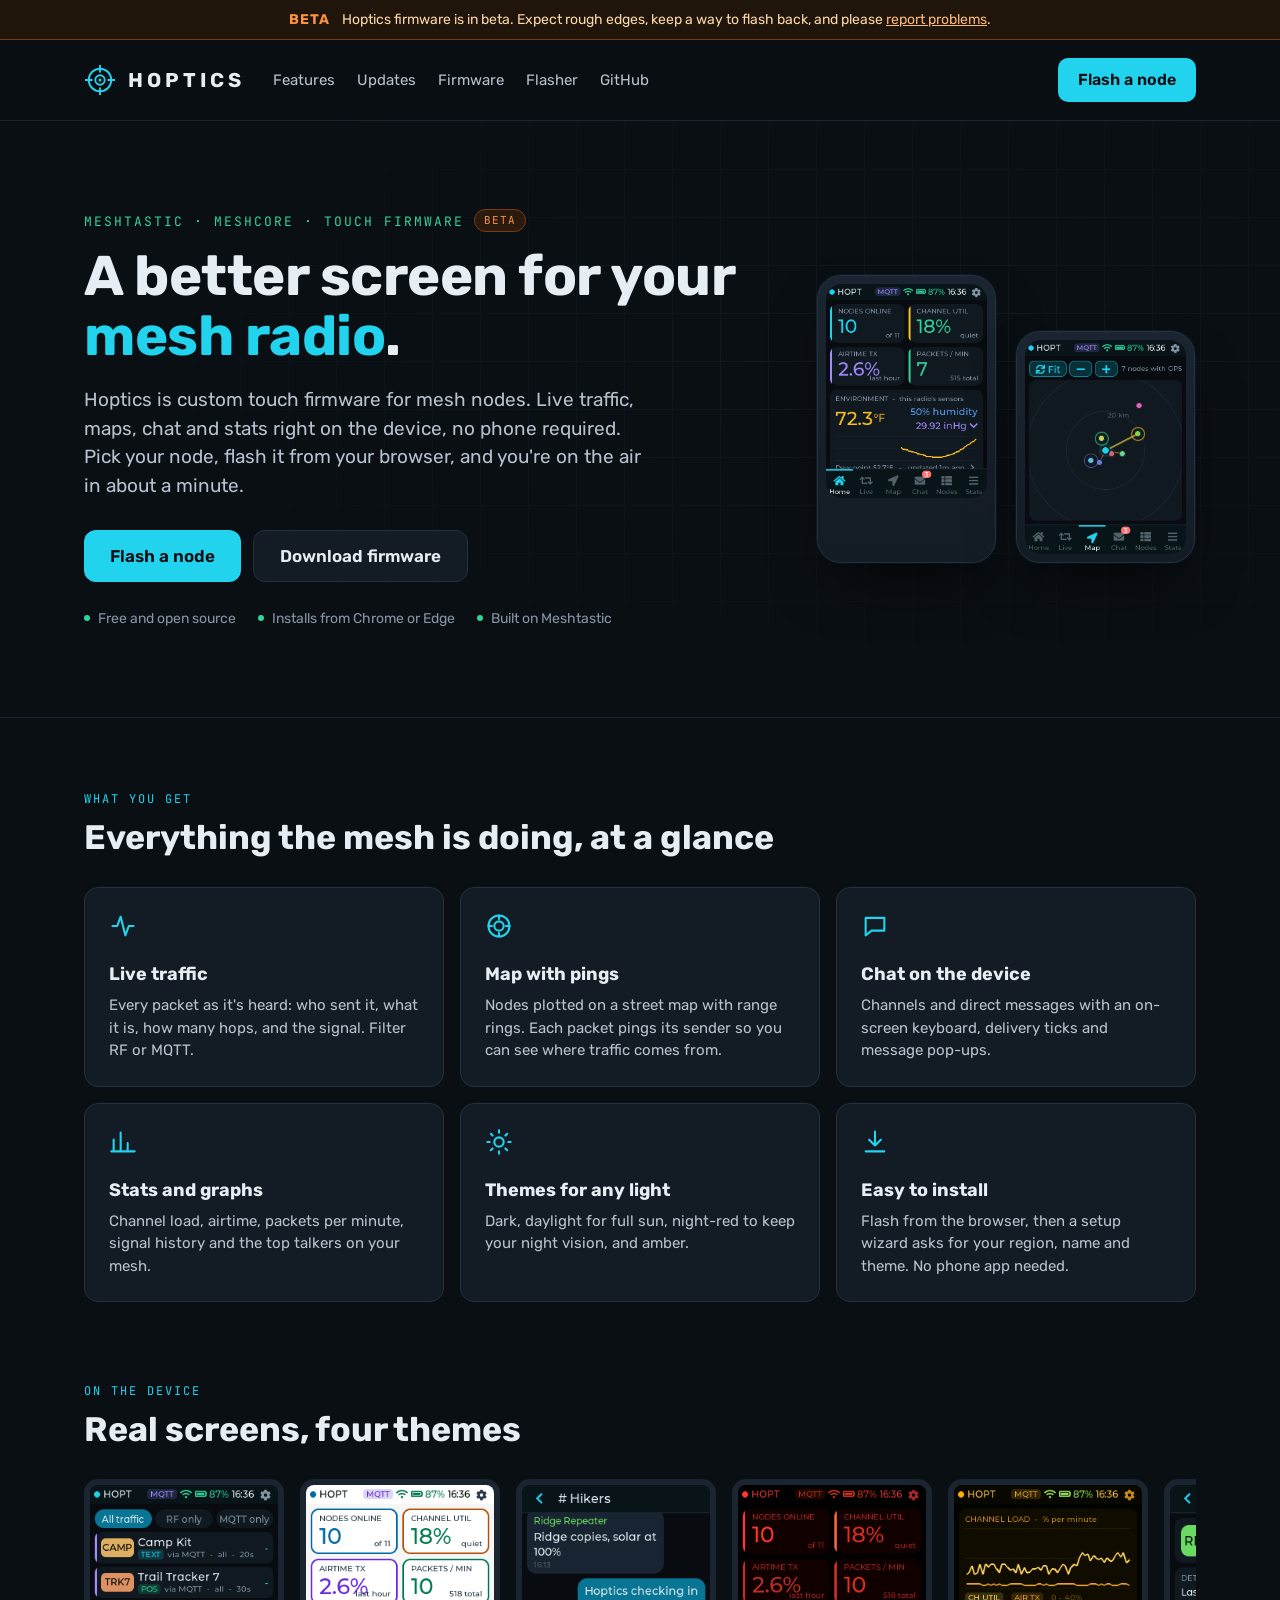
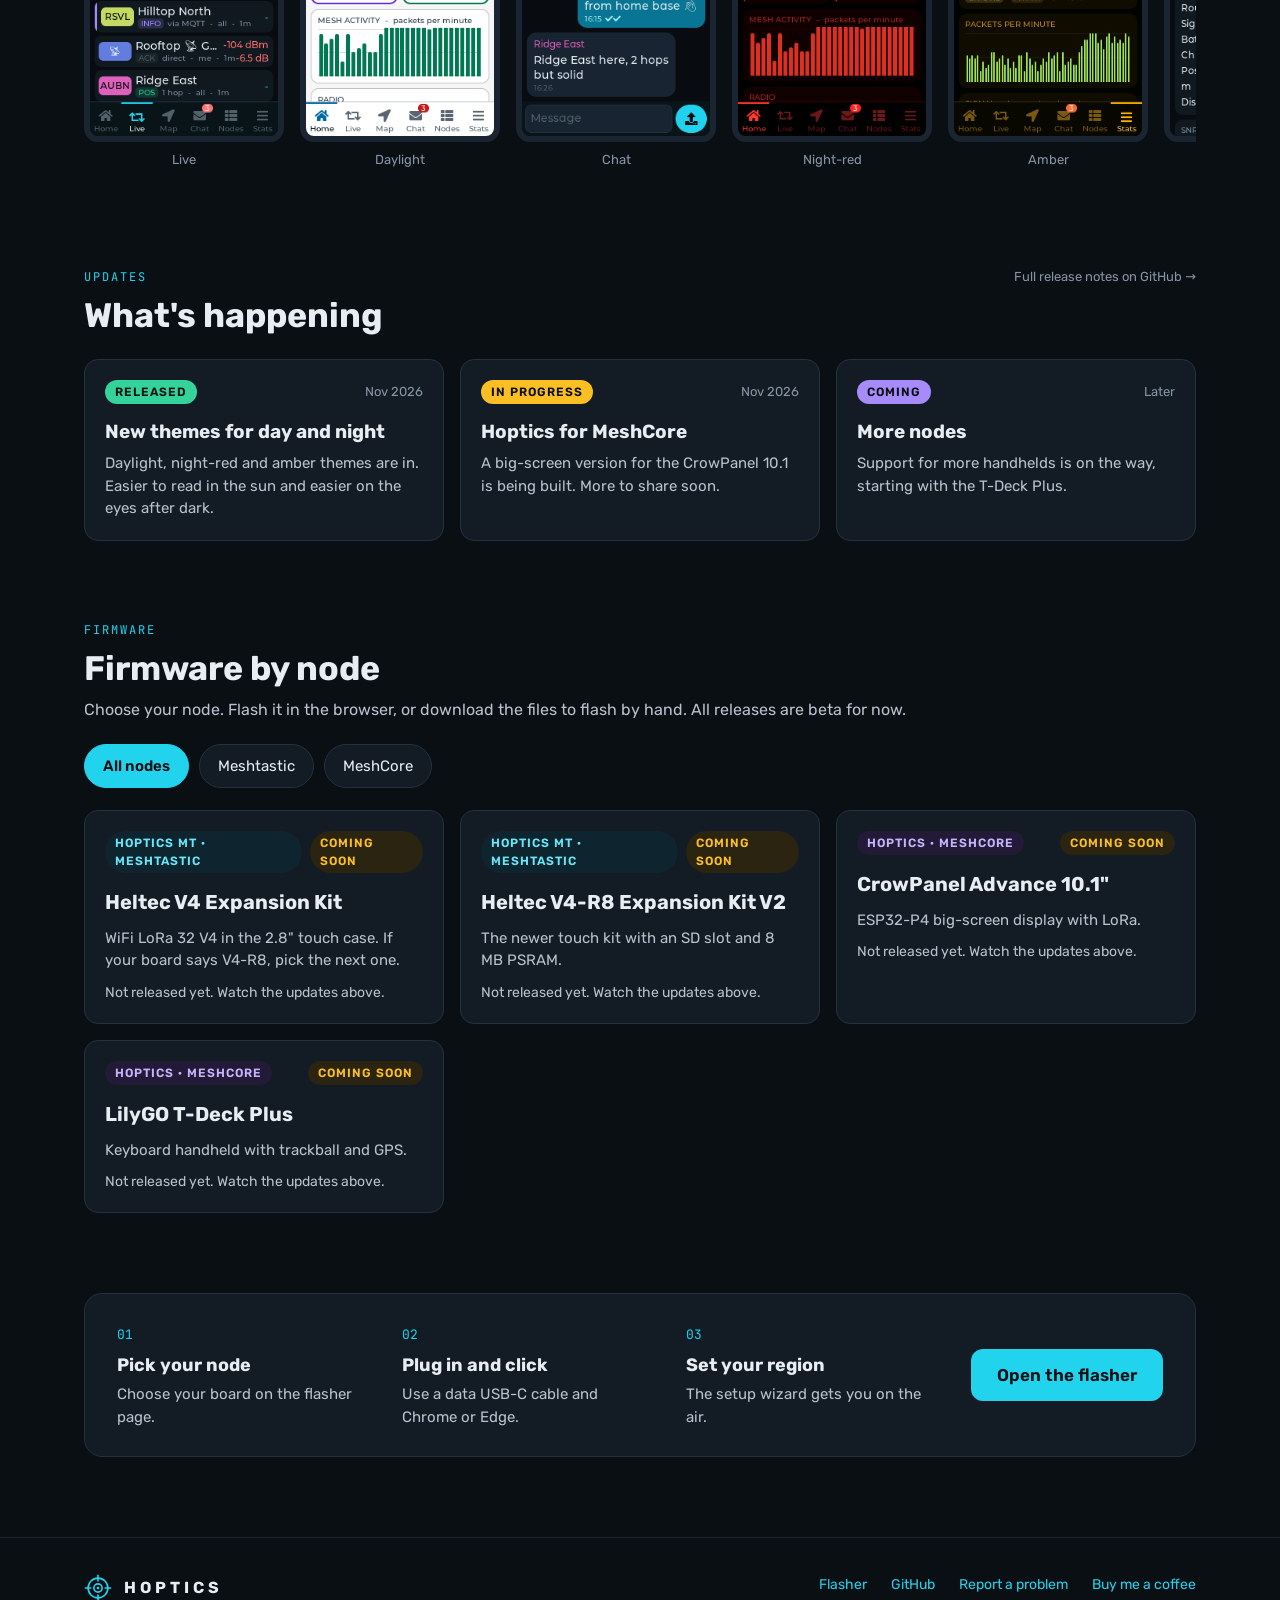
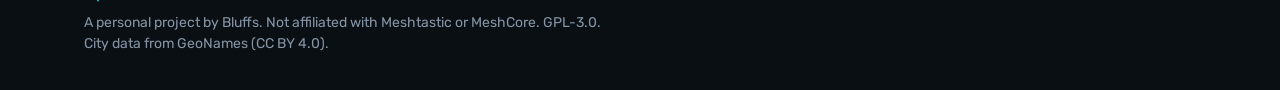
==== site/index.html @ 12f4320e "Website: label the firmware as beta A beta notice bar on every page, a Beta badge on each released n" ====
<!DOCTYPE html>
<html lang="en">
<head>
<meta charset="utf-8">
<meta name="viewport" content="width=device-width,initial-scale=1">
<title>Hoptics: touch firmware for mesh radios</title>
<meta name="description" content="Hoptics is custom touch firmware for Meshtastic and MeshCore nodes: live traffic, maps, chat and stats on the device. Flash it from your browser.">
<meta name="theme-color" content="#0a0f14">
<meta property="og:title" content="Hoptics: touch firmware for mesh radios">
<meta property="og:description" content="Live traffic, maps, chat and stats on the device itself. Pick your node and flash it from your browser.">
<meta property="og:image" content="https://languskhan.github.io/hoptics-mt/img/og.png">
<meta property="og:type" content="website">
<meta name="twitter:card" content="summary_large_image">
<link rel="icon" href="img/logo.svg" type="image/svg+xml">
<link rel="preconnect" href="https://fonts.googleapis.com">
<link rel="preconnect" href="https://fonts.gstatic.com" crossorigin>
<link href="https://fonts.googleapis.com/css2?family=Rubik:wght@400;500;600;700&family=JetBrains+Mono:wght@500&display=swap" rel="stylesheet">
<link rel="stylesheet" href="style.css">
<script src="app.js" defer></script>
</head>
<body>
<a class="skip" href="#main">Skip to content</a>
<div class="betabar" role="note"><div class="wrap"><b>BETA</b><span>Hoptics firmware is in beta. Expect rough edges, keep a way to flash back, and please <a href="https://github.com/Languskhan/hoptics-mt/issues/new?template=bug.yml">report problems</a>.</span></div></div>
<header class="site">
<div class="wrap">
<nav aria-label="Main">
<a class="brand" href="./"><img src="img/logo.svg" width="32" height="32" alt="">HOPTICS</a>
<div class="links">
<a href="#features">Features</a>
<a href="#updates">Updates</a>
<a href="#firmware">Firmware</a>
<a href="flash.html">Flasher</a>
<a href="https://github.com/Languskhan/hoptics-mt">GitHub</a>
</div>
<a class="btn" href="flash.html">Flash a node</a>
</nav>
</div>
</header>

<main id="main">
<section class="hero">
<div class="wrap hero-in">
<div class="copy">
<p class="kicker mono">MESHTASTIC · MESHCORE · TOUCH FIRMWARE<span class="betatag">BETA</span></p>
<h1>A better screen for your <span class="hl">mesh radio</span>.</h1>
<p class="lead">Hoptics is custom touch firmware for mesh nodes. Live traffic, maps, chat and stats right on the device, no phone required. Pick your node, flash it from your browser, and you're on the air in about a minute.</p>
<div class="row">
<a class="btn big" href="flash.html">Flash a node</a>
<a class="btn big ghost" href="#firmware">Download firmware</a>
</div>
<ul class="facts">
<li>Free and open source</li>
<li>Installs from Chrome or Edge</li>
<li id="ver">Built on Meshtastic</li>
</ul>
</div>
<div class="shots" aria-hidden="false">
<figure class="device"><img src="img/home.png" width="480" height="640" alt="Hoptics Home screen: nodes online, channel use, airtime and mesh activity"></figure>
<figure class="device lower"><img src="img/map.png" width="480" height="640" alt="Hoptics Map screen with live packet pings around your node"></figure>
</div>
</div>
</section>

<section class="block" id="features">
<div class="wrap">
<p class="eyebrow mono">WHAT YOU GET</p>
<h2>Everything the mesh is doing, at a glance</h2>
<div class="grid features">
<article class="feature">
<svg viewBox="0 0 24 24" aria-hidden="true"><path d="M3 12h4l3-8 4 16 3-8h4"/></svg>
<h3>Live traffic</h3>
<p>Every packet as it's heard: who sent it, what it is, how many hops, and the signal. Filter RF or MQTT.</p>
</article>
<article class="feature">
<svg viewBox="0 0 24 24" aria-hidden="true"><circle cx="12" cy="12" r="9"/><circle cx="12" cy="12" r="4"/><path d="M12 3v3M12 18v3M3 12h3M18 12h3"/></svg>
<h3>Map with pings</h3>
<p>Nodes plotted on a street map with range rings. Each packet pings its sender so you can see where traffic comes from.</p>
</article>
<article class="feature">
<svg viewBox="0 0 24 24" aria-hidden="true"><path d="M4 5h16v11H9l-5 4z"/></svg>
<h3>Chat on the device</h3>
<p>Channels and direct messages with an on-screen keyboard, delivery ticks and message pop-ups.</p>
</article>
<article class="feature">
<svg viewBox="0 0 24 24" aria-hidden="true"><path d="M4 20V10M10 20V4M16 20v-7M22 20H2"/></svg>
<h3>Stats and graphs</h3>
<p>Channel load, airtime, packets per minute, signal history and the top talkers on your mesh.</p>
</article>
<article class="feature">
<svg viewBox="0 0 24 24" aria-hidden="true"><circle cx="12" cy="12" r="4"/><path d="M12 2v2M12 20v2M2 12h2M20 12h2M5 5l1.5 1.5M17.5 17.5 19 19M5 19l1.5-1.5M17.5 6.5 19 5"/></svg>
<h3>Themes for any light</h3>
<p>Dark, daylight for full sun, night-red to keep your night vision, and amber.</p>
</article>
<article class="feature">
<svg viewBox="0 0 24 24" aria-hidden="true"><path d="M12 3v12M7 10l5 5 5-5M4 20h16"/></svg>
<h3>Easy to install</h3>
<p>Flash from the browser, then a setup wizard asks for your region, name and theme. No phone app needed.</p>
</article>
</div>
</div>
</section>

<section class="block gallery-band" aria-labelledby="gallery-h">
<div class="wrap">
<p class="eyebrow mono">ON THE DEVICE</p>
<h2 id="gallery-h">Real screens, four themes</h2>
<div class="gallery">
<figure><img src="img/02_live.png" width="480" height="640" loading="lazy" alt="Live tab listing packets as they arrive"><figcaption>Live</figcaption></figure>
<figure><img src="img/20_home_daylight.png" width="480" height="640" loading="lazy" alt="Home screen in the daylight theme"><figcaption>Daylight</figcaption></figure>
<figure><img src="img/06_chat.png" width="480" height="640" loading="lazy" alt="Channel chat with message bubbles"><figcaption>Chat</figcaption></figure>
<figure><img src="img/20_home_nightred.png" width="480" height="640" loading="lazy" alt="Home screen in the night-red theme"><figcaption>Night-red</figcaption></figure>
<figure><img src="img/21_stats_amber.png" width="480" height="640" loading="lazy" alt="Stats screen in the amber theme"><figcaption>Amber</figcaption></figure>
<figure><img src="img/08_node.png" width="480" height="640" loading="lazy" alt="Node detail with signal and position"><figcaption>Node detail</figcaption></figure>
</div>
</div>
</section>

<section class="block" id="updates">
<div class="wrap">
<div class="head">
<div>
<p class="eyebrow mono">UPDATES</p>
<h2>What's happening</h2>
</div>
<a class="date" href="https://github.com/Languskhan/hoptics-mt/releases">Full release notes on GitHub →</a>
</div>
<div class="grid updates" id="update-list"></div>
</div>
</section>

<section class="block" id="firmware">
<div class="wrap">
<p class="eyebrow mono">FIRMWARE</p>
<h2>Firmware by node</h2>
<p class="sub">Choose your node. Flash it in the browser, or download the files to flash by hand. All releases are beta for now.</p>
<div class="chips" role="group" aria-label="Filter by firmware">
<button type="button" class="chip" data-filter="all" aria-pressed="true">All nodes</button>
<button type="button" class="chip" data-filter="meshtastic" aria-pressed="false">Meshtastic</button>
<button type="button" class="chip" data-filter="meshcore" aria-pressed="false">MeshCore</button>
</div>
<div class="grid nodes" id="node-list"><p class="sub">Loading the node list…</p></div>
</div>
</section>

<section class="block">
<div class="wrap">
<div class="steps-band">
<div class="sb"><span class="num mono">01</span><h3>Pick your node</h3><p>Choose your board on the flasher page.</p></div>
<div class="sb"><span class="num mono">02</span><h3>Plug in and click</h3><p>Use a data USB-C cable and Chrome or Edge.</p></div>
<div class="sb"><span class="num mono">03</span><h3>Set your region</h3><p>The setup wizard gets you on the air.</p></div>
<a class="btn big" href="flash.html">Open the flasher</a>
</div>
</div>
</section>
</main>

<footer class="site">
<div class="wrap foot">
<div class="fbrand">
<a class="brand" href="./"><img src="img/logo.svg" width="28" height="28" alt="">HOPTICS</a>
<p>A personal project by Bluffs. Not affiliated with Meshtastic or MeshCore. GPL-3.0. City data from GeoNames (CC BY 4.0).</p>
</div>
<div class="fl">
<a href="flash.html">Flasher</a>
<a href="https://github.com/Languskhan/hoptics-mt">GitHub</a>
<a href="https://github.com/Languskhan/hoptics-mt/issues/new?template=bug.yml">Report a problem</a>
<a href="https://buymeacoffee.com/Bluffs">Buy me a coffee</a>
</div>
</div>
</footer>
</body>
</html>
---- site/style.css ----
/* Hoptics site: same palette as the device's dark theme */
:root{
  --bg:#0a0f14; --card:#131b24; --card2:#1b2531; --line:#243141;
  --text:#e6edf3; --soft:#b8c2ce; --muted:#8695a5;
  --cyan:#22d3ee; --cyan-hi:#67e8f9; --mint:#34d399; --amber:#fbbf24; --violet:#a78bfa;
}
*{box-sizing:border-box}
body{margin:0;background:var(--bg);color:var(--text);font:16px/1.5 Rubik,system-ui,-apple-system,"Segoe UI",Roboto,sans-serif}
a{color:var(--cyan);text-decoration:none}a:hover{color:var(--cyan-hi)}
.wrap{max-width:1160px;margin:0 auto;padding:0 24px}
.mono{font-family:"JetBrains Mono",ui-monospace,Consolas,monospace}

/* header */
header.site{position:sticky;top:0;z-index:10;background:rgba(10,15,20,.86);backdrop-filter:blur(10px);-webkit-backdrop-filter:blur(10px);border-bottom:1px solid var(--card2)}
.skip{position:absolute;left:-999px;top:8px;background:var(--cyan);color:var(--bg);padding:8px 14px;border-radius:8px;z-index:20}
.skip:focus{left:12px}
:focus-visible{outline:2px solid var(--cyan-hi);outline-offset:3px;border-radius:6px}
nav{display:flex;flex-wrap:wrap;align-items:center;gap:16px 28px;padding:18px 0}
.brand{display:flex;align-items:center;gap:12px;color:var(--text);font-weight:700;letter-spacing:4px;font-size:20px}
.brand:hover{color:var(--text)}
.links{display:flex;flex-wrap:wrap;gap:6px 22px;flex:1 1 auto;font-size:15px}
.links a{color:var(--soft)}.links a[aria-current]{color:var(--cyan)}

/* buttons */
.btn{display:inline-flex;align-items:center;justify-content:center;min-height:44px;padding:0 20px;border-radius:10px;
  background:var(--cyan);color:var(--bg);font-weight:600;border:0;font:inherit;font-weight:600;cursor:pointer}
.btn:hover{background:var(--cyan-hi);color:var(--bg)}
.btn.big{min-height:52px;padding:0 26px;border-radius:12px;font-size:17px}
.btn.ghost{background:var(--card);color:var(--text);border:1px solid var(--line)}
.btn.ghost:hover{border-color:var(--cyan);color:var(--text)}

/* sections */
.hero{position:relative;overflow:hidden;border-bottom:1px solid var(--card2)}
.hero::before{content:"";position:absolute;inset:0;pointer-events:none;opacity:.5;
  background-image:linear-gradient(var(--card2) 1px,transparent 1px),linear-gradient(90deg,var(--card2) 1px,transparent 1px);
  background-size:48px 48px;-webkit-mask-image:radial-gradient(ellipse at 70% 40%,#000 0,transparent 70%);mask-image:radial-gradient(ellipse at 70% 40%,#000 0,transparent 70%)}
.hero-in{position:relative;display:flex;flex-wrap:wrap;align-items:center;gap:56px;padding-top:88px;padding-bottom:88px}
.hero .copy{flex:999 1 480px;min-width:0}
.hl{color:var(--cyan)}
.facts{display:flex;flex-wrap:wrap;gap:8px 22px;list-style:none;padding:0;margin:26px 0 0;font-size:14px;color:var(--muted)}
.facts li::before{content:"";display:inline-block;width:6px;height:6px;border-radius:50%;background:var(--mint);margin-right:8px;vertical-align:2px}
.hero .shots{flex:1 1 380px;min-width:0;display:flex;gap:20px;justify-content:center}
.device{margin:0;width:236px;max-width:47%;padding:8px;border-radius:24px;background:linear-gradient(#1b2531,#131b24);
  border:1px solid var(--line);box-shadow:0 30px 60px -20px rgba(0,0,0,.7),0 0 0 1px rgba(34,211,238,.06)}
.device img{display:block;width:100%;height:auto;border-radius:16px}
.device.lower{margin-top:56px}
.eyebrow{margin:0 0 10px;font-size:12px;letter-spacing:2px;color:var(--cyan)}
.kicker{margin:0 0 14px;font-size:13px;letter-spacing:2px;color:var(--mint)}
h1{margin:0;font-size:clamp(36px,6vw,56px);line-height:1.08;letter-spacing:-.5px}
.lead{margin:20px 0 0;font-size:19px;color:var(--soft);max-width:560px}
.row{display:flex;flex-wrap:wrap;gap:12px;margin-top:30px}
.note{margin:18px 0 0;font-size:14px;color:var(--muted)}
section.block{padding:72px 0 8px}
.head{display:flex;flex-wrap:wrap;align-items:baseline;justify-content:space-between;gap:8px}
h2{margin:0;font-size:clamp(26px,3.4vw,34px);line-height:1.2}
.sub{margin:8px 0 0;color:var(--soft)}

/* cards */
.grid{display:grid;gap:16px;margin-top:22px}
.grid.updates{grid-template-columns:repeat(auto-fit,minmax(260px,1fr))}
.grid.nodes{grid-template-columns:repeat(auto-fill,minmax(320px,1fr))}
.card{background:var(--card);border:1px solid var(--line);border-radius:14px;padding:20px}
.card h3{margin:14px 0 6px;font-size:19px}
.card p{margin:0;color:var(--soft);font-size:15px}
.top{display:flex;justify-content:space-between;align-items:center;gap:8px}
.date{font-size:13px;color:var(--muted)}
.pill{font-size:12px;font-weight:600;letter-spacing:1px;padding:3px 10px;border-radius:999px;text-transform:uppercase}
.pill.released{background:var(--mint);color:var(--bg)}
.pill.progress{background:var(--amber);color:var(--bg)}
.pill.coming{background:var(--violet);color:var(--bg)}
.pill.mt{background:#0e2530;color:var(--cyan-hi)}
.pill.mc{background:#221a36;color:#c4b5fd}
.pill.ok{background:#0f2a22;color:var(--mint)}
.pill.soon{background:#2a2410;color:var(--amber)}
.pill.beta{background:#2b1a0e;color:#fb923c;border:1px solid #7c3a12}
.node{display:flex;flex-direction:column;gap:10px}
.node h3{margin:4px 0 0;font-size:20px}
.node .ver{font-size:13px;color:var(--soft)}
.node .files{display:flex;flex-wrap:wrap;gap:10px;margin-top:6px}
.node .dl{font-size:14px}

/* filter chips */
.chips{display:flex;flex-wrap:wrap;gap:10px;margin:22px 0 4px}
.chip{min-height:44px;padding:0 18px;border-radius:999px;font:inherit;font-size:15px;cursor:pointer;
  background:var(--card);color:var(--text);border:1px solid var(--line)}
.chip[aria-pressed="true"]{background:var(--cyan);color:var(--bg);border-color:var(--cyan);font-weight:600}

/* flasher */
.flash{display:flex;flex-wrap:wrap;gap:24px;margin-top:36px;align-items:flex-start}
.flash .steps{flex:999 1 560px;min-width:0;display:flex;flex-direction:column;gap:20px}
.flash aside{flex:1 1 300px;display:flex;flex-direction:column;gap:16px}
.step h2{font-size:20px}.step h2 .n{color:var(--cyan);margin-right:8px}
.pick{display:grid;grid-template-columns:repeat(auto-fill,minmax(230px,1fr));gap:12px;margin-top:16px}
.opt{text-align:left;padding:14px 16px;border-radius:12px;font:inherit;color:var(--text);cursor:pointer;
  background:var(--card2);border:2px solid var(--line)}
.opt[aria-pressed="true"]{background:#0e2530;border-color:var(--cyan)}
.opt:disabled{cursor:not-allowed;opacity:.55}
.opt>b{display:block;font-size:16px}.opt>span{display:block;font-size:13px;color:var(--muted);margin-top:2px}
.opt .body b{color:var(--text)}
.opt .body{font-size:14px;color:var(--soft);margin-top:4px}
.aside h2{font-size:17px}.aside ol{margin:10px 0 0;padding-left:20px;color:var(--soft);font-size:15px}
.aside li{margin:6px 0}.aside p{margin:8px 0 0;color:var(--soft);font-size:15px}
.warn{border-color:var(--amber)}.warn h2{color:var(--amber)}
.bad{border-color:#f87171;display:none}
esp-web-install-button [slot=activate]{margin:0}
/* until the installer script loads, show only the button */
esp-web-install-button:not(:defined) [slot=unsupported],esp-web-install-button:not(:defined) [slot=not-allowed]{display:none}
.go{display:flex;flex-wrap:wrap;align-items:center;gap:14px;margin-top:18px}
.summary{font-size:13px;color:var(--muted)}
.uf2 ol{margin:10px 0 0;padding-left:20px;color:var(--soft)}

.sr{position:absolute;width:1px;height:1px;overflow:hidden;clip:rect(0 0 0 0)}

/* features */
.grid.features{grid-template-columns:repeat(auto-fit,minmax(300px,1fr));margin-top:28px}
.feature{background:var(--card);border:1px solid var(--line);border-radius:14px;padding:24px}
.feature svg{width:28px;height:28px;fill:none;stroke:var(--cyan);stroke-width:1.8;stroke-linecap:round;stroke-linejoin:round}
.feature h3{margin:14px 0 6px;font-size:18px}
.feature p{margin:0;color:var(--soft);font-size:15px}

/* gallery */
.gallery-band{padding-bottom:16px}
.gallery{display:flex;gap:16px;overflow-x:auto;padding:28px 2px 18px;scroll-snap-type:x mandatory;scrollbar-color:var(--line) transparent}
.gallery figure{margin:0;flex:0 0 200px;scroll-snap-align:start}
.gallery img{display:block;width:100%;height:auto;border-radius:14px;border:6px solid var(--card2)}
.gallery figcaption{margin-top:8px;font-size:13px;color:var(--muted);text-align:center}

/* steps band */
.steps-band{display:flex;flex-wrap:wrap;align-items:center;gap:24px 32px;background:var(--card);border:1px solid var(--line);border-radius:18px;padding:28px 32px}
.sb{flex:1 1 200px}
.sb .num{color:var(--cyan);font-size:13px}
.sb h3{margin:6px 0 4px;font-size:18px}
.sb p{margin:0;color:var(--soft);font-size:15px}

/* footer */
footer.site{border-top:1px solid var(--card2);margin-top:72px}
.foot{display:flex;flex-wrap:wrap;justify-content:space-between;align-items:flex-start;gap:24px;padding:36px 24px;font-size:14px;color:var(--muted)}
.fbrand{max-width:520px}.fbrand .brand{font-size:16px}.fbrand p{margin:10px 0 0}
.foot .fl{display:flex;flex-wrap:wrap;gap:12px 24px}
@media (max-width:600px){.hero-in{padding-top:48px;padding-bottom:56px}.links{order:3;flex-basis:100%}.hero .shots{gap:12px;flex-basis:100%}.device{max-width:44%;padding:5px;border-radius:18px}.device img{border-radius:12px}.device.lower{margin-top:36px}}

/* beta notice */
.betabar{background:#1f150b;border-bottom:1px solid #7c3a12;color:#fed7aa;font-size:14px}
.betabar .wrap{display:flex;flex-wrap:wrap;align-items:center;justify-content:center;gap:6px 12px;padding:9px 24px;text-align:center}
.betabar b{color:#fb923c;letter-spacing:1px}
.betabar a{color:#fdba74;text-decoration:underline}
.betatag{display:inline-block;margin-left:10px;padding:2px 9px;border-radius:999px;font-size:11px;letter-spacing:1px;color:#fb923c;border:1px solid #7c3a12;background:#2b1a0e;vertical-align:2px}
.betanote{border-color:#7c3a12}.betanote h2{color:#fb923c}
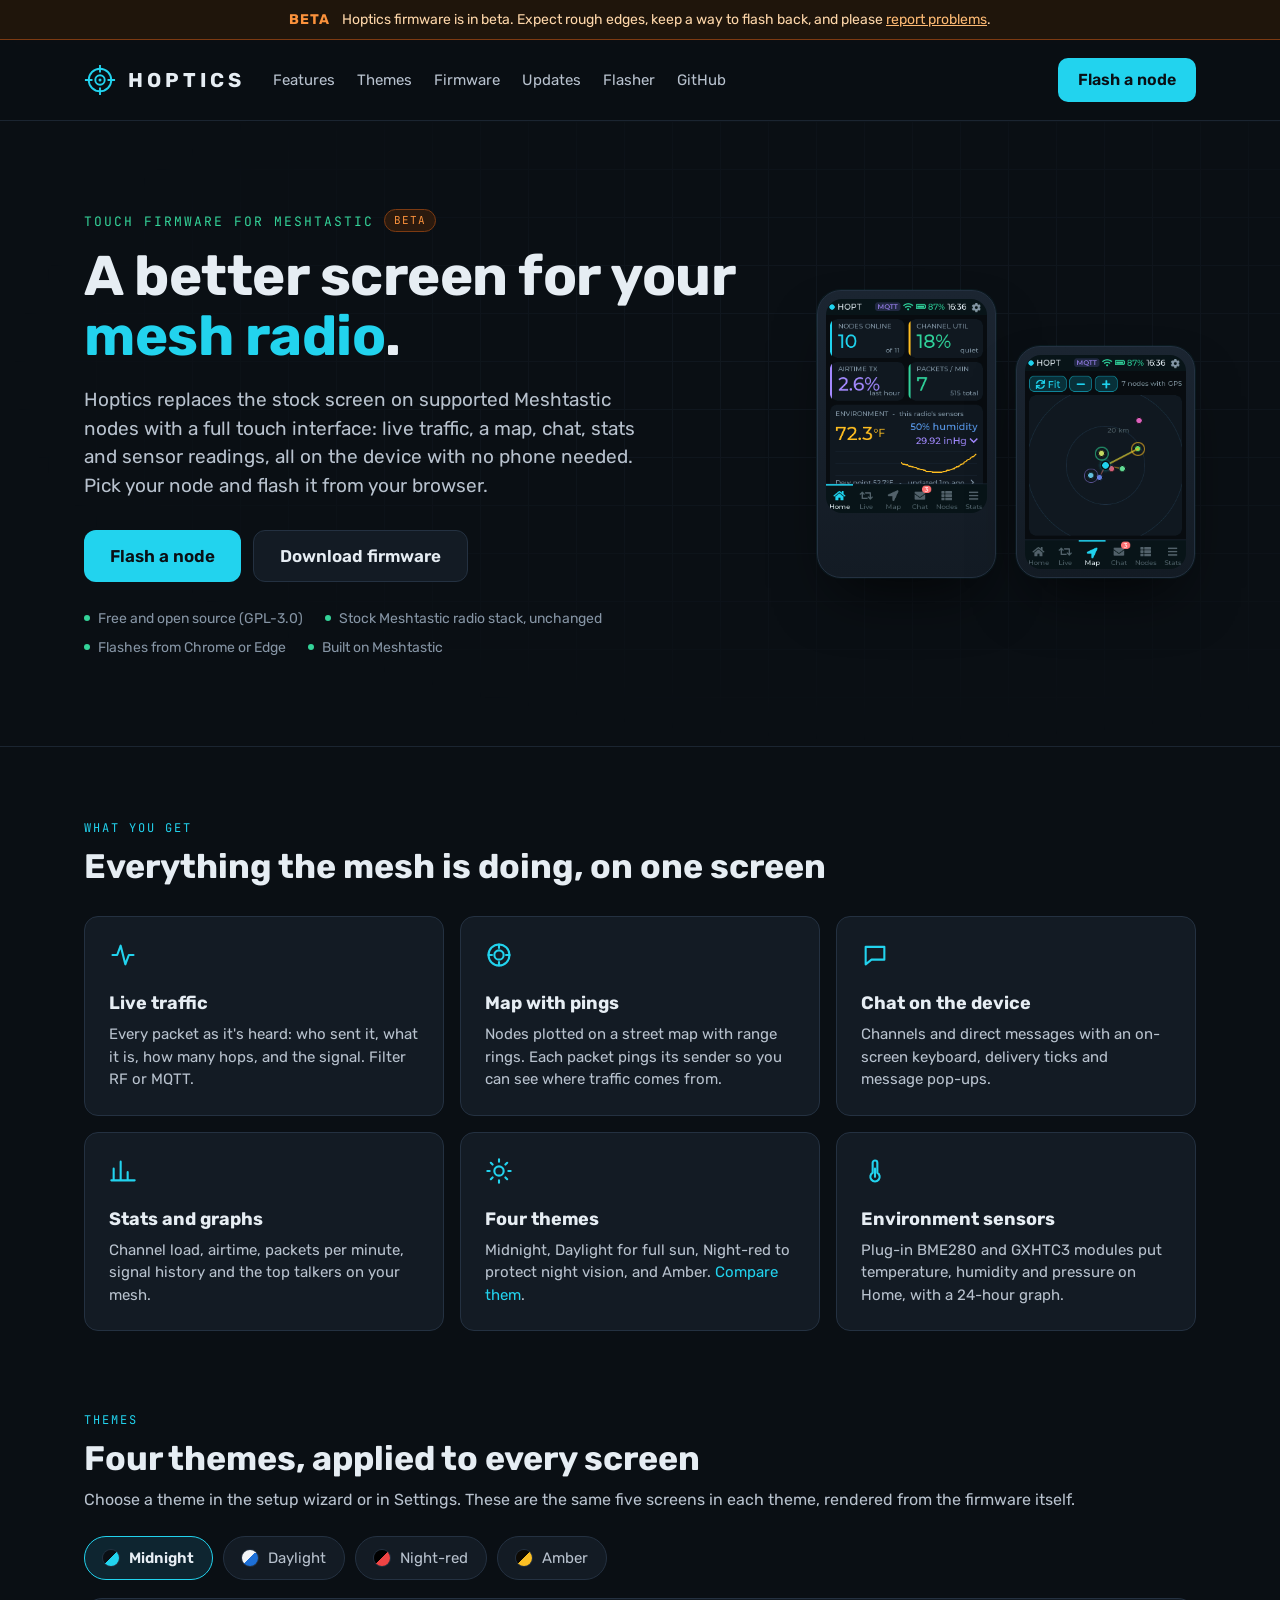
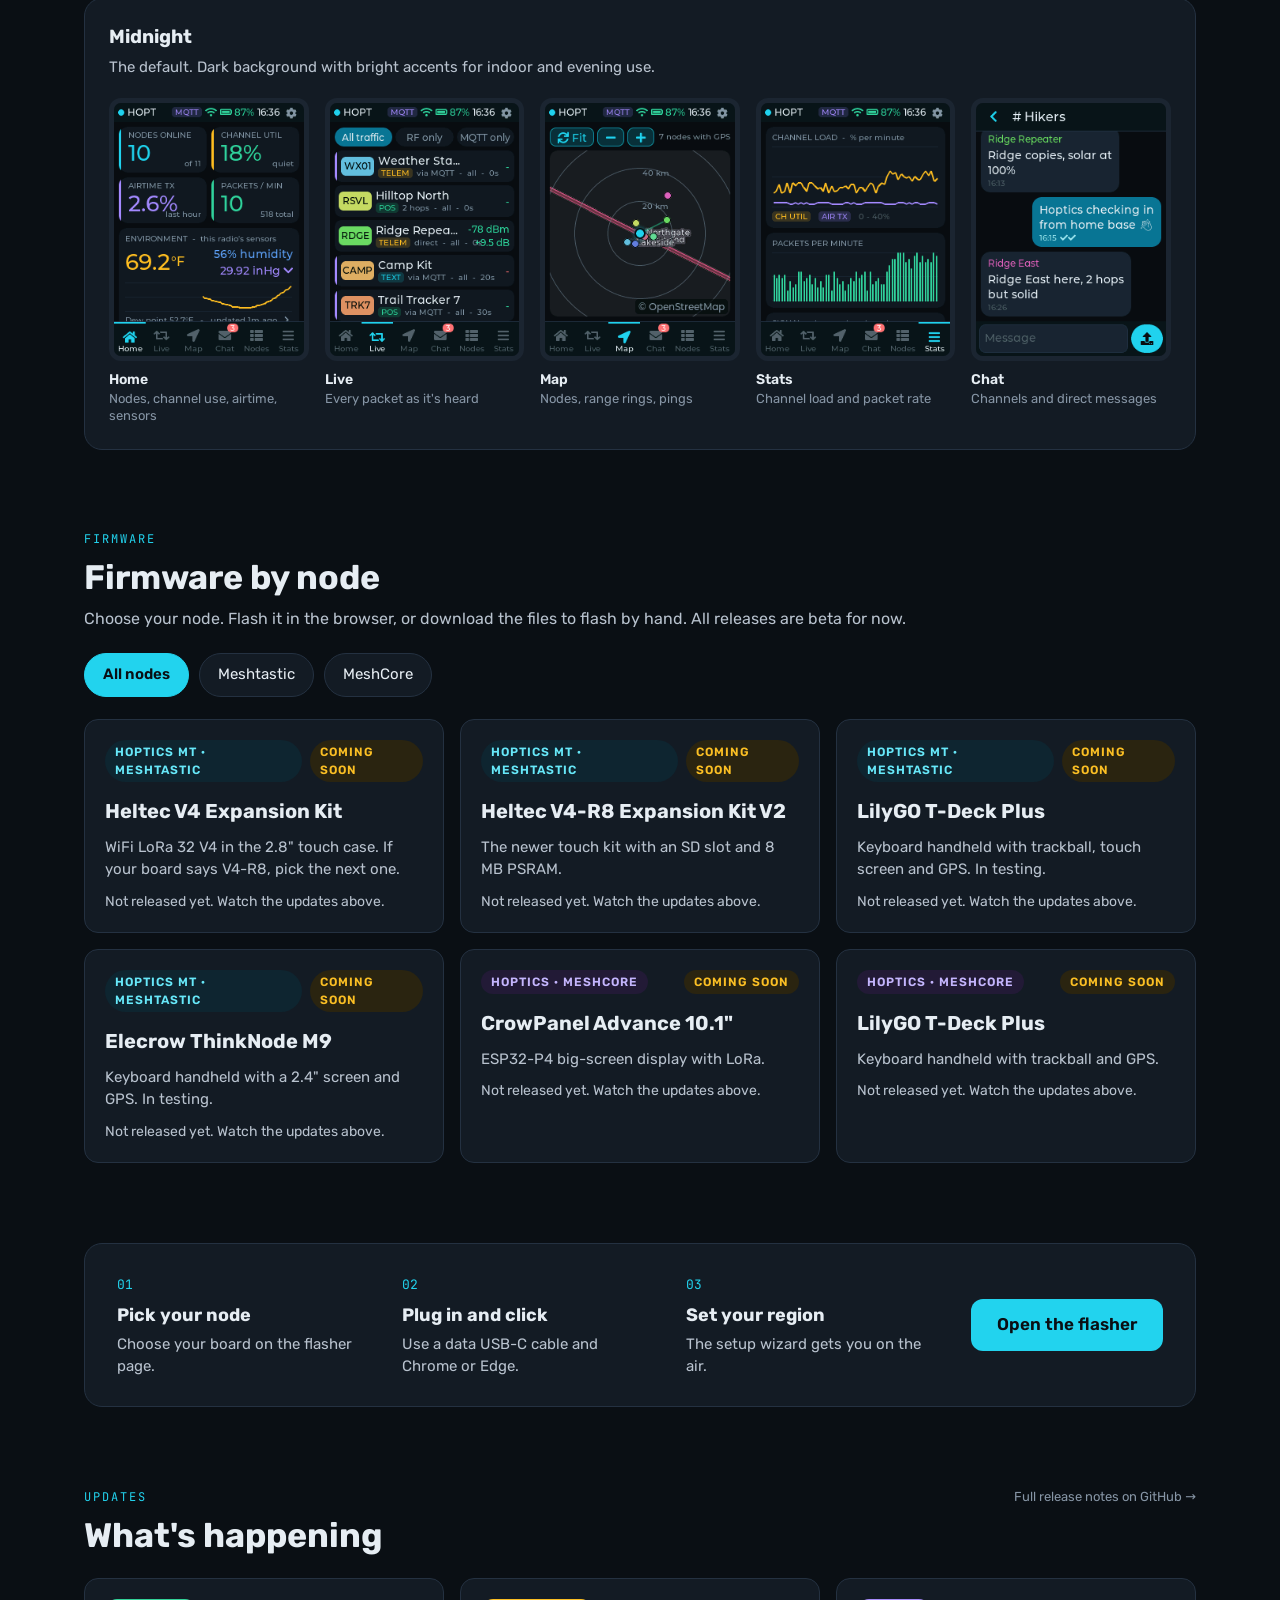
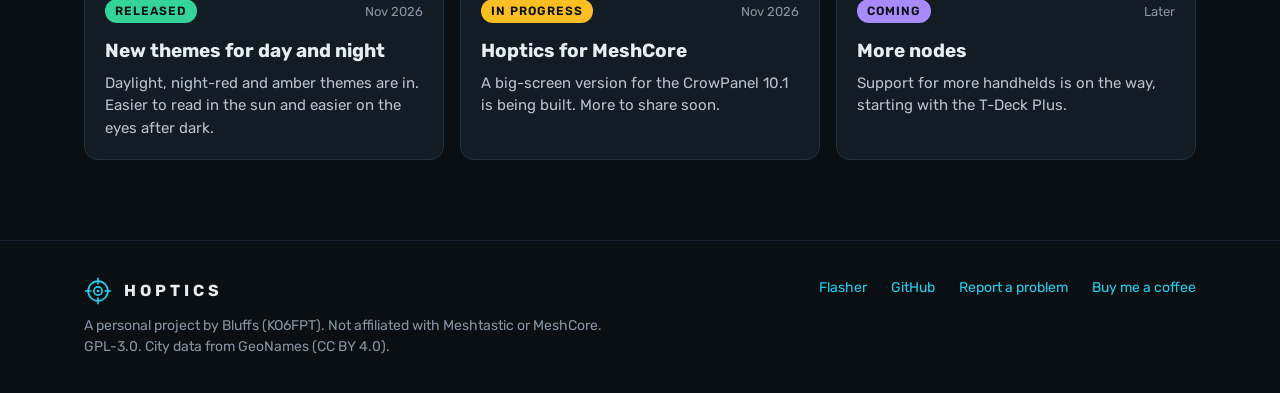
==== commit 072b623d: "Website: theme comparison with real screens, tighter copy - Themes section: tabs for Midnight, Dayli" ====
--- a/site/index.html
+++ b/site/index.html
@@ -4,7 +4,7 @@
 <meta charset="utf-8">
 <meta name="viewport" content="width=device-width,initial-scale=1">
 <title>Hoptics: touch firmware for mesh radios</title>
-<meta name="description" content="Hoptics is custom touch firmware for Meshtastic and MeshCore nodes: live traffic, maps, chat and stats on the device. Flash it from your browser.">
+<meta name="description" content="Hoptics is custom touch firmware for Meshtastic nodes: live traffic, map, chat, stats and sensor readings on the device. Four themes. Flash it from your browser.">
 <meta name="theme-color" content="#0a0f14">
 <meta property="og:title" content="Hoptics: touch firmware for mesh radios">
 <meta property="og:description" content="Live traffic, maps, chat and stats on the device itself. Pick your node and flash it from your browser.">
@@ -27,8 +27,9 @@
 <a class="brand" href="./"><img src="img/logo.svg" width="32" height="32" alt="">HOPTICS</a>
 <div class="links">
 <a href="#features">Features</a>
+<a href="#themes">Themes</a>
+<a href="#firmware">Firmware</a>
 <a href="#updates">Updates</a>
-<a href="#firmware">Firmware</a>
 <a href="flash.html">Flasher</a>
 <a href="https://github.com/Languskhan/hoptics-mt">GitHub</a>
 </div>
@@ -41,16 +42,17 @@
 <section class="hero">
 <div class="wrap hero-in">
 <div class="copy">
-<p class="kicker mono">MESHTASTIC · MESHCORE · TOUCH FIRMWARE<span class="betatag">BETA</span></p>
+<p class="kicker mono">TOUCH FIRMWARE FOR MESHTASTIC<span class="betatag">BETA</span></p>
 <h1>A better screen for your <span class="hl">mesh radio</span>.</h1>
-<p class="lead">Hoptics is custom touch firmware for mesh nodes. Live traffic, maps, chat and stats right on the device, no phone required. Pick your node, flash it from your browser, and you're on the air in about a minute.</p>
+<p class="lead">Hoptics replaces the stock screen on supported Meshtastic nodes with a full touch interface: live traffic, a map, chat, stats and sensor readings, all on the device with no phone needed. Pick your node and flash it from your browser.</p>
 <div class="row">
 <a class="btn big" href="flash.html">Flash a node</a>
 <a class="btn big ghost" href="#firmware">Download firmware</a>
 </div>
 <ul class="facts">
-<li>Free and open source</li>
-<li>Installs from Chrome or Edge</li>
+<li>Free and open source (GPL-3.0)</li>
+<li>Stock Meshtastic radio stack, unchanged</li>
+<li>Flashes from Chrome or Edge</li>
 <li id="ver">Built on Meshtastic</li>
 </ul>
 </div>
@@ -64,7 +66,7 @@
 <section class="block" id="features">
 <div class="wrap">
 <p class="eyebrow mono">WHAT YOU GET</p>
-<h2>Everything the mesh is doing, at a glance</h2>
+<h2>Everything the mesh is doing, on one screen</h2>
 <div class="grid features">
 <article class="feature">
 <svg viewBox="0 0 24 24" aria-hidden="true"><path d="M3 12h4l3-8 4 16 3-8h4"/></svg>
@@ -88,43 +90,42 @@
 </article>
 <article class="feature">
 <svg viewBox="0 0 24 24" aria-hidden="true"><circle cx="12" cy="12" r="4"/><path d="M12 2v2M12 20v2M2 12h2M20 12h2M5 5l1.5 1.5M17.5 17.5 19 19M5 19l1.5-1.5M17.5 6.5 19 5"/></svg>
-<h3>Themes for any light</h3>
-<p>Dark, daylight for full sun, night-red to keep your night vision, and amber.</p>
+<h3>Four themes</h3>
+<p>Midnight, Daylight for full sun, Night-red to protect night vision, and Amber. <a href="#themes">Compare them</a>.</p>
 </article>
 <article class="feature">
-<svg viewBox="0 0 24 24" aria-hidden="true"><path d="M12 3v12M7 10l5 5 5-5M4 20h16"/></svg>
-<h3>Easy to install</h3>
-<p>Flash from the browser, then a setup wizard asks for your region, name and theme. No phone app needed.</p>
+<svg viewBox="0 0 24 24" aria-hidden="true"><path d="M10 13.5V5a2 2 0 1 1 4 0v8.5a4 4 0 1 1-4 0zM12 10v7"/></svg>
+<h3>Environment sensors</h3>
+<p>Plug-in BME280 and GXHTC3 modules put temperature, humidity and pressure on Home, with a 24-hour graph.</p>
 </article>
 </div>
 </div>
 </section>
 
-<section class="block gallery-band" aria-labelledby="gallery-h">
+<section class="block" id="themes">
 <div class="wrap">
-<p class="eyebrow mono">ON THE DEVICE</p>
-<h2 id="gallery-h">Real screens, four themes</h2>
-<div class="gallery">
-<figure><img src="img/02_live.png" width="480" height="640" loading="lazy" alt="Live tab listing packets as they arrive"><figcaption>Live</figcaption></figure>
-<figure><img src="img/20_home_daylight.png" width="480" height="640" loading="lazy" alt="Home screen in the daylight theme"><figcaption>Daylight</figcaption></figure>
-<figure><img src="img/06_chat.png" width="480" height="640" loading="lazy" alt="Channel chat with message bubbles"><figcaption>Chat</figcaption></figure>
-<figure><img src="img/20_home_nightred.png" width="480" height="640" loading="lazy" alt="Home screen in the night-red theme"><figcaption>Night-red</figcaption></figure>
-<figure><img src="img/21_stats_amber.png" width="480" height="640" loading="lazy" alt="Stats screen in the amber theme"><figcaption>Amber</figcaption></figure>
-<figure><img src="img/08_node.png" width="480" height="640" loading="lazy" alt="Node detail with signal and position"><figcaption>Node detail</figcaption></figure>
+<p class="eyebrow mono">THEMES</p>
+<h2>Four themes, applied to every screen</h2>
+<p class="sub">Choose a theme in the setup wizard or in Settings. These are the same five screens in each theme, rendered from the firmware itself.</p>
+<div class="tabs" role="tablist" aria-label="Theme">
+<button type="button" role="tab" id="tab-midnight" class="tab" data-theme="midnight" aria-selected="true" aria-controls="theme-panel"><i class="sw" style="--a:#22d3ee;--b:#0a0f14"></i>Midnight</button>
+<button type="button" role="tab" id="tab-daylight" class="tab" data-theme="daylight" aria-selected="false" aria-controls="theme-panel" tabindex="-1"><i class="sw" style="--a:#1d6fd6;--b:#f4f6f8"></i>Daylight</button>
+<button type="button" role="tab" id="tab-nightred" class="tab" data-theme="nightred" aria-selected="false" aria-controls="theme-panel" tabindex="-1"><i class="sw" style="--a:#ef4444;--b:#000"></i>Night-red</button>
+<button type="button" role="tab" id="tab-amber" class="tab" data-theme="amber" aria-selected="false" aria-controls="theme-panel" tabindex="-1"><i class="sw" style="--a:#fbbf24;--b:#0d0a04"></i>Amber</button>
+</div>
+<div id="theme-panel" class="theme-panel" role="tabpanel" aria-labelledby="tab-midnight">
+<div class="theme-info">
+<h3 id="theme-name">Midnight</h3>
+<p id="theme-use">The default. Dark background with bright accents for indoor and evening use.</p>
+</div>
+<div class="screens">
+<figure><img data-screen="home" src="img/themes/home-midnight.png" width="480" height="640" loading="lazy" alt="Home screen, Midnight theme"><figcaption><b>Home</b>Nodes, channel use, airtime, sensors</figcaption></figure>
+<figure><img data-screen="live" src="img/themes/live-midnight.png" width="480" height="640" loading="lazy" alt="Live screen, Midnight theme"><figcaption><b>Live</b>Every packet as it's heard</figcaption></figure>
+<figure><img data-screen="map" src="img/themes/map-midnight.png" width="480" height="640" loading="lazy" alt="Map screen, Midnight theme"><figcaption><b>Map</b>Nodes, range rings, pings</figcaption></figure>
+<figure><img data-screen="stats" src="img/themes/stats-midnight.png" width="480" height="640" loading="lazy" alt="Stats screen, Midnight theme"><figcaption><b>Stats</b>Channel load and packet rate</figcaption></figure>
+<figure><img data-screen="chat" src="img/themes/chat-midnight.png" width="480" height="640" loading="lazy" alt="Chat screen, Midnight theme"><figcaption><b>Chat</b>Channels and direct messages</figcaption></figure>
 </div>
 </div>
-</section>
-
-<section class="block" id="updates">
-<div class="wrap">
-<div class="head">
-<div>
-<p class="eyebrow mono">UPDATES</p>
-<h2>What's happening</h2>
-</div>
-<a class="date" href="https://github.com/Languskhan/hoptics-mt/releases">Full release notes on GitHub →</a>
-</div>
-<div class="grid updates" id="update-list"></div>
 </div>
 </section>
 
@@ -152,13 +153,25 @@
 </div>
 </div>
 </section>
+<section class="block" id="updates">
+<div class="wrap">
+<div class="head">
+<div>
+<p class="eyebrow mono">UPDATES</p>
+<h2>What's happening</h2>
+</div>
+<a class="date" href="https://github.com/Languskhan/hoptics-mt/releases">Full release notes on GitHub →</a>
+</div>
+<div class="grid updates" id="update-list"></div>
+</div>
+</section>
 </main>
 
 <footer class="site">
 <div class="wrap foot">
 <div class="fbrand">
 <a class="brand" href="./"><img src="img/logo.svg" width="28" height="28" alt="">HOPTICS</a>
-<p>A personal project by Bluffs. Not affiliated with Meshtastic or MeshCore. GPL-3.0. City data from GeoNames (CC BY 4.0).</p>
+<p>A personal project by Bluffs (KO6FPT). Not affiliated with Meshtastic or MeshCore. GPL-3.0. City data from GeoNames (CC BY 4.0).</p>
 </div>
 <div class="fl">
 <a href="flash.html">Flasher</a>
--- a/site/style.css
+++ b/site/style.css
@@ -118,12 +118,26 @@
 .feature h3{margin:14px 0 6px;font-size:18px}
 .feature p{margin:0;color:var(--soft);font-size:15px}
 
-/* gallery */
-.gallery-band{padding-bottom:16px}
-.gallery{display:flex;gap:16px;overflow-x:auto;padding:28px 2px 18px;scroll-snap-type:x mandatory;scrollbar-color:var(--line) transparent}
-.gallery figure{margin:0;flex:0 0 200px;scroll-snap-align:start}
-.gallery img{display:block;width:100%;height:auto;border-radius:14px;border:6px solid var(--card2)}
-.gallery figcaption{margin-top:8px;font-size:13px;color:var(--muted);text-align:center}
+/* themes */
+.tabs{display:flex;flex-wrap:wrap;gap:10px;margin:24px 0 0}
+.tab{display:inline-flex;align-items:center;gap:10px;min-height:44px;padding:0 18px;border-radius:999px;font:inherit;font-size:15px;cursor:pointer;
+  background:var(--card);color:var(--soft);border:1px solid var(--line)}
+.tab:hover{color:var(--text);border-color:var(--muted)}
+.tab[aria-selected="true"]{color:var(--text);border-color:var(--cyan);background:#0e2530;font-weight:600}
+.sw{width:16px;height:16px;border-radius:50%;flex:none;background:linear-gradient(135deg,var(--b) 50%,var(--a) 50%);box-shadow:0 0 0 1px var(--line)}
+.theme-panel{margin-top:18px;background:var(--card);border:1px solid var(--line);border-radius:18px;padding:24px}
+.theme-info h3{margin:0;font-size:19px}
+.theme-info p{margin:4px 0 0;color:var(--soft);font-size:15px}
+.screens{display:grid;grid-template-columns:repeat(5,minmax(0,1fr));gap:16px;margin-top:20px}
+.screens figure{margin:0}
+.screens img{display:block;width:100%;height:auto;border-radius:12px;border:5px solid var(--card2);background:var(--bg)}
+.screens figcaption{margin-top:10px;font-size:13px;color:var(--muted);line-height:1.35}
+.screens figcaption b{display:block;color:var(--text);font-size:14px;font-weight:600}
+@media (max-width:860px){
+  .screens{display:flex;overflow-x:auto;scroll-snap-type:x mandatory;padding-bottom:10px;scrollbar-color:var(--line) transparent}
+  .screens figure{flex:0 0 170px;scroll-snap-align:start}
+  .theme-panel{padding:18px}
+}
 
 /* steps band */
 .steps-band{display:flex;flex-wrap:wrap;align-items:center;gap:24px 32px;background:var(--card);border:1px solid var(--line);border-radius:18px;padding:28px 32px}
@@ -146,3 +160,7 @@
 .betabar a{color:#fdba74;text-decoration:underline}
 .betatag{display:inline-block;margin-left:10px;padding:2px 9px;border-radius:999px;font-size:11px;letter-spacing:1px;color:#fb923c;border:1px solid #7c3a12;background:#2b1a0e;vertical-align:2px}
 .betanote{border-color:#7c3a12}.betanote h2{color:#fb923c}
+
+/* keep section headings clear of the sticky header */
+section[id]{scroll-margin-top:84px}
+@media (max-width:600px){section[id]{scroll-margin-top:150px}}
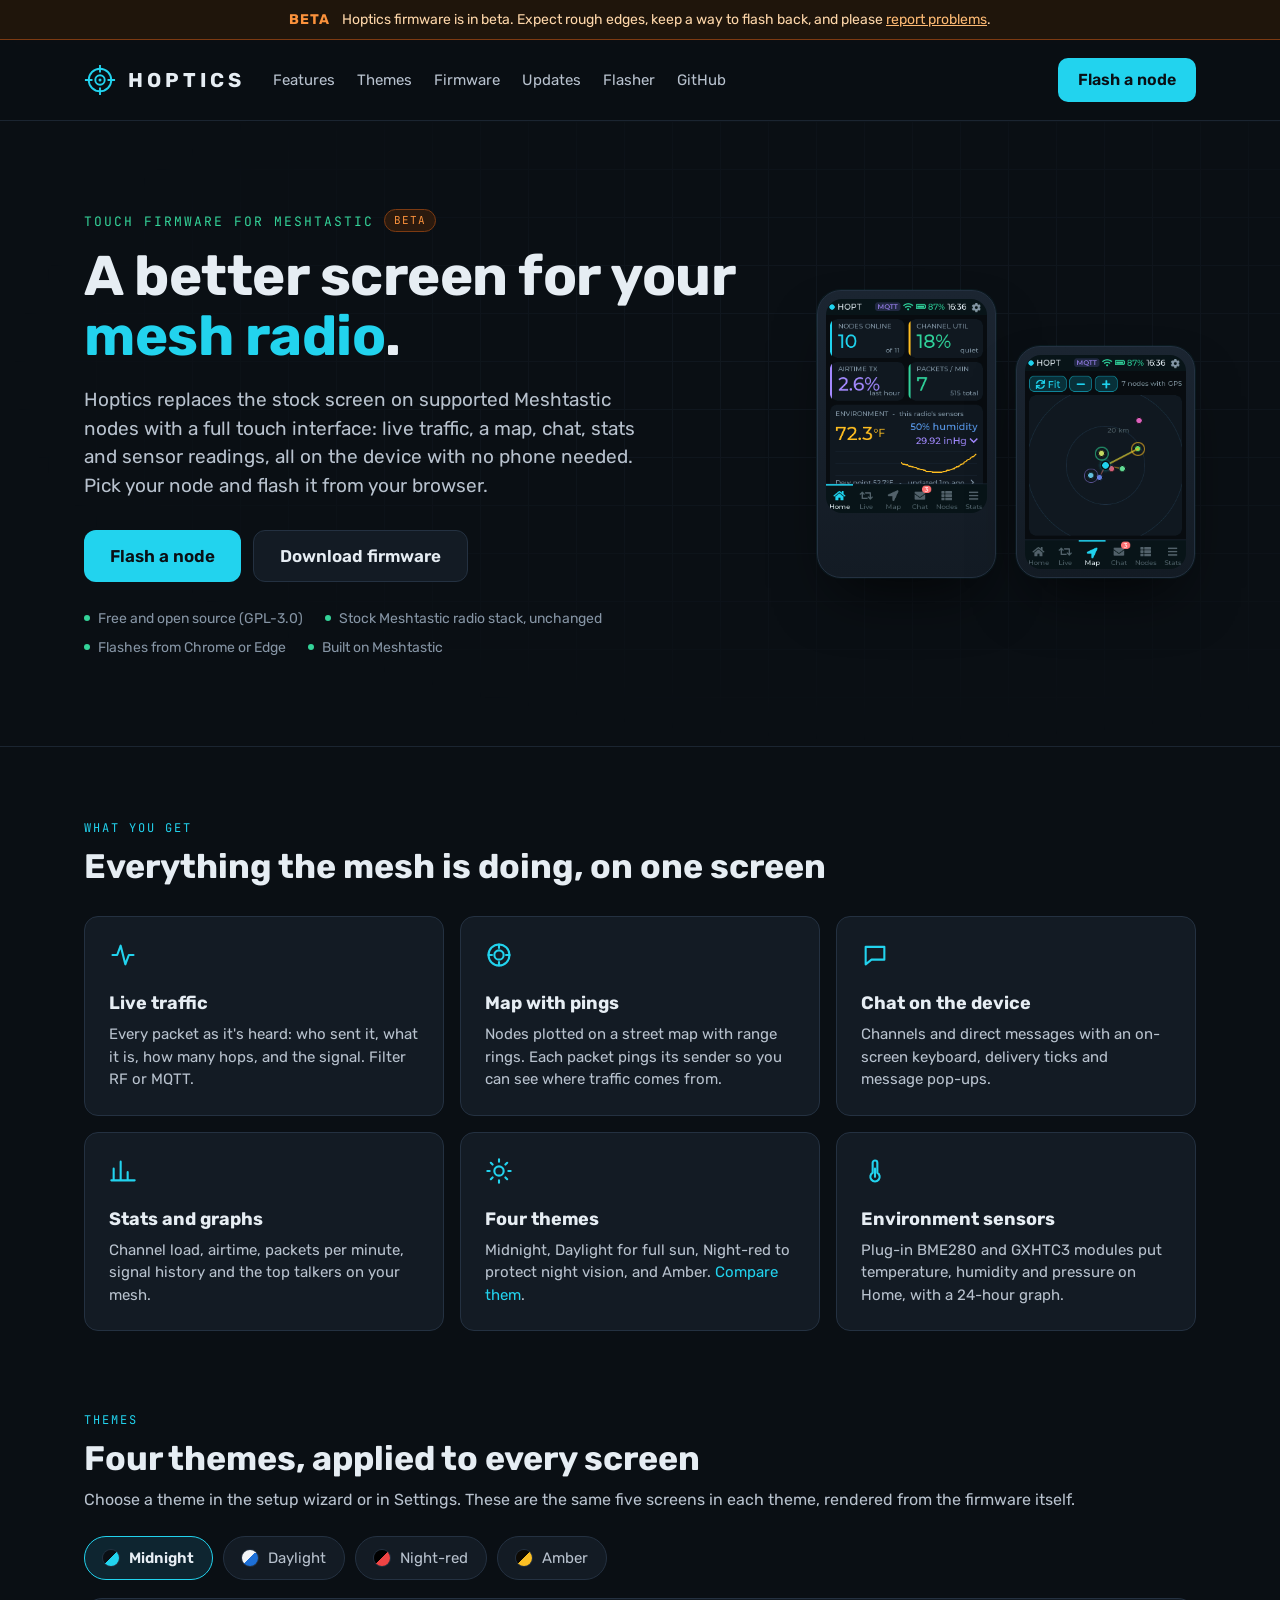
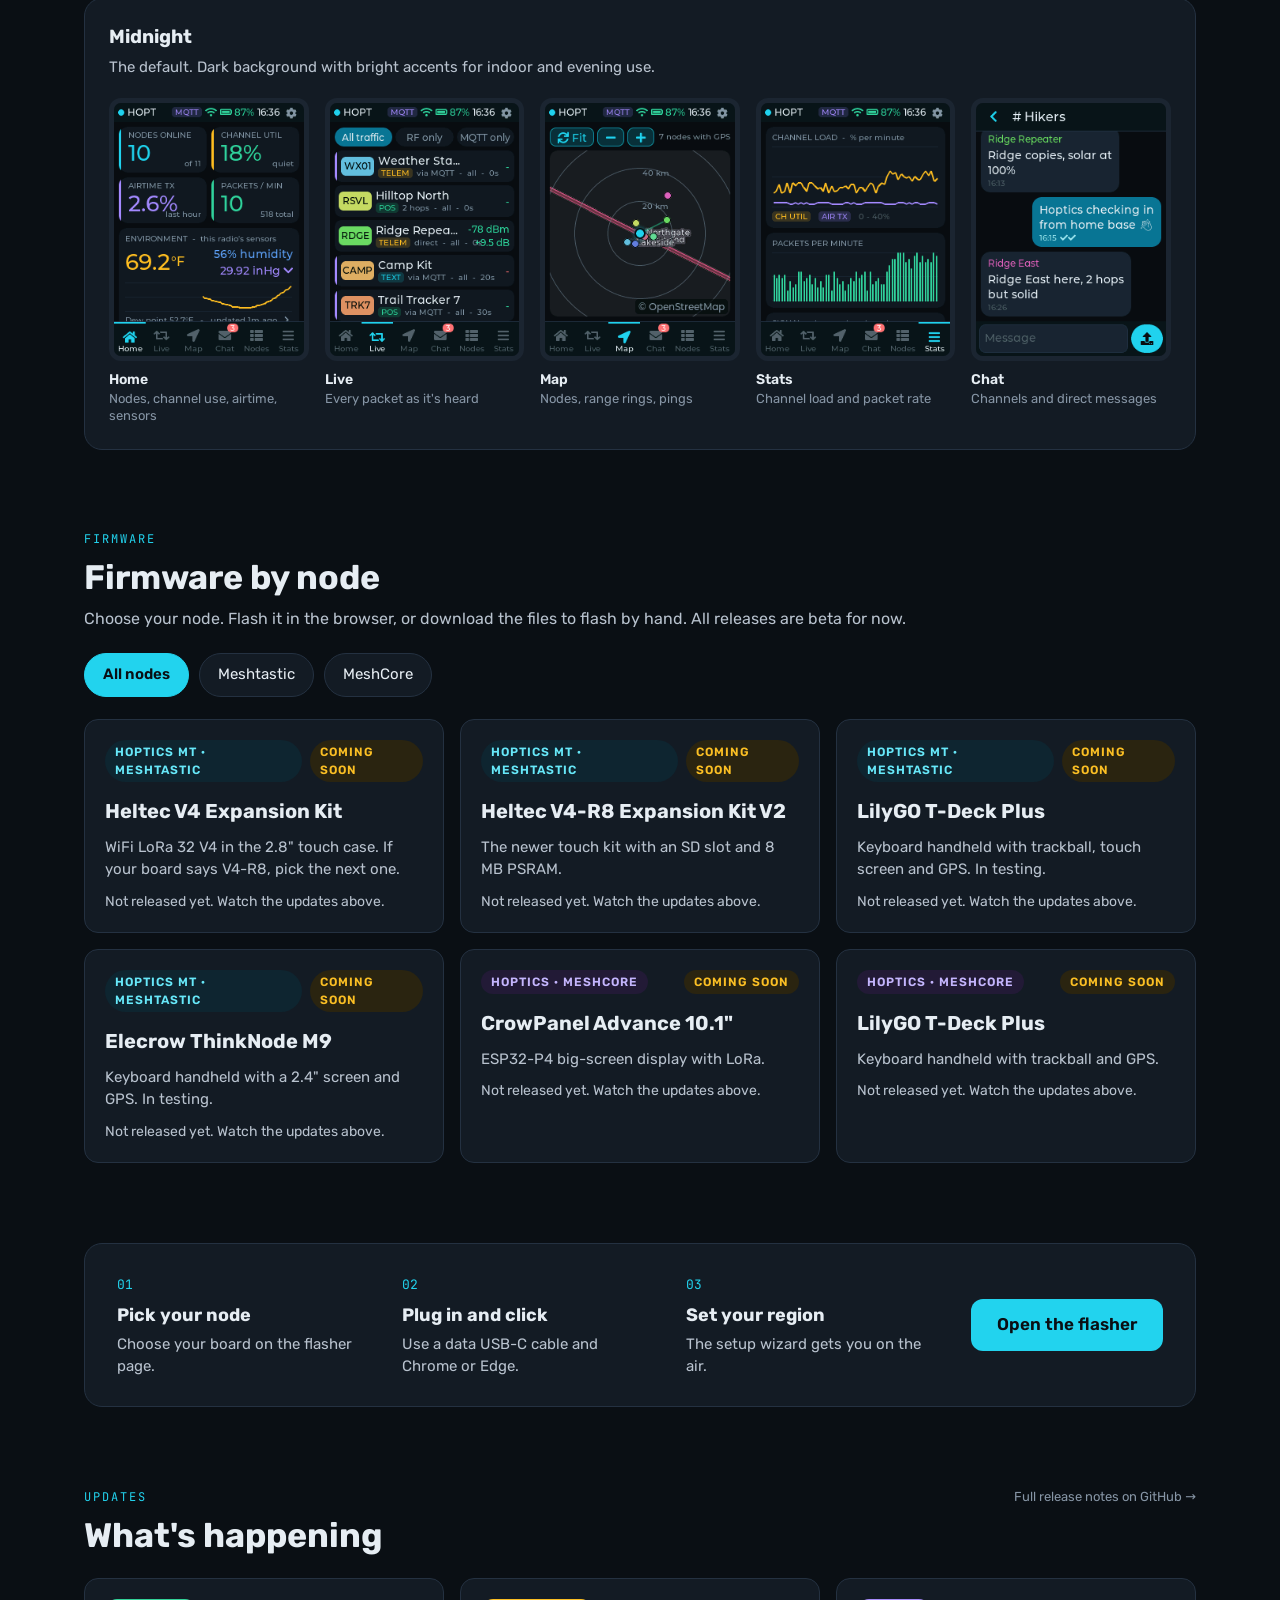
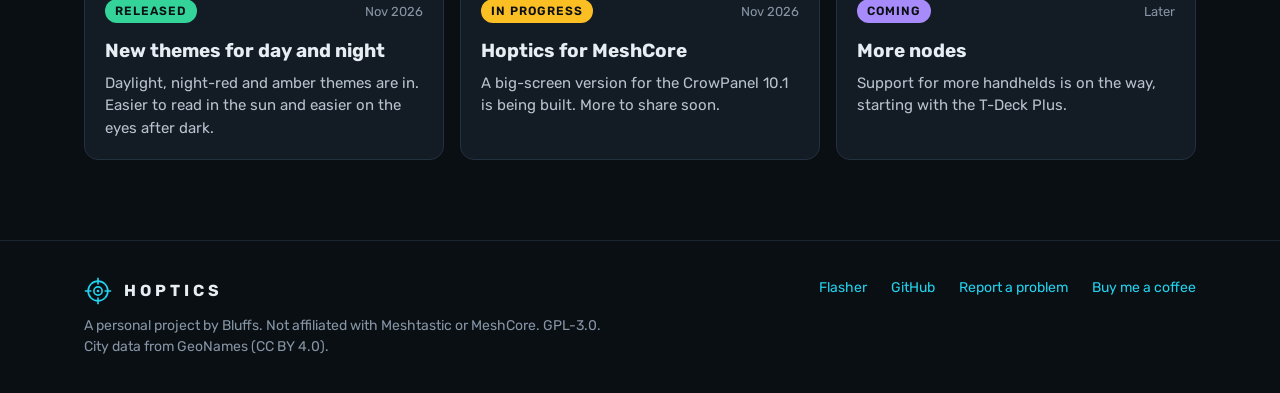
==== commit f1c1875c: "Website: theme comparison with real screens, tighter copy - Themes section: tabs for Midnight, Dayli" ====
--- a/site/index.html
+++ b/site/index.html
@@ -171,7 +171,7 @@
 <div class="wrap foot">
 <div class="fbrand">
 <a class="brand" href="./"><img src="img/logo.svg" width="28" height="28" alt="">HOPTICS</a>
-<p>A personal project by Bluffs (KO6FPT). Not affiliated with Meshtastic or MeshCore. GPL-3.0. City data from GeoNames (CC BY 4.0).</p>
+<p>A personal project by Bluffs. Not affiliated with Meshtastic or MeshCore. GPL-3.0. City data from GeoNames (CC BY 4.0).</p>
 </div>
 <div class="fl">
 <a href="flash.html">Flasher</a>
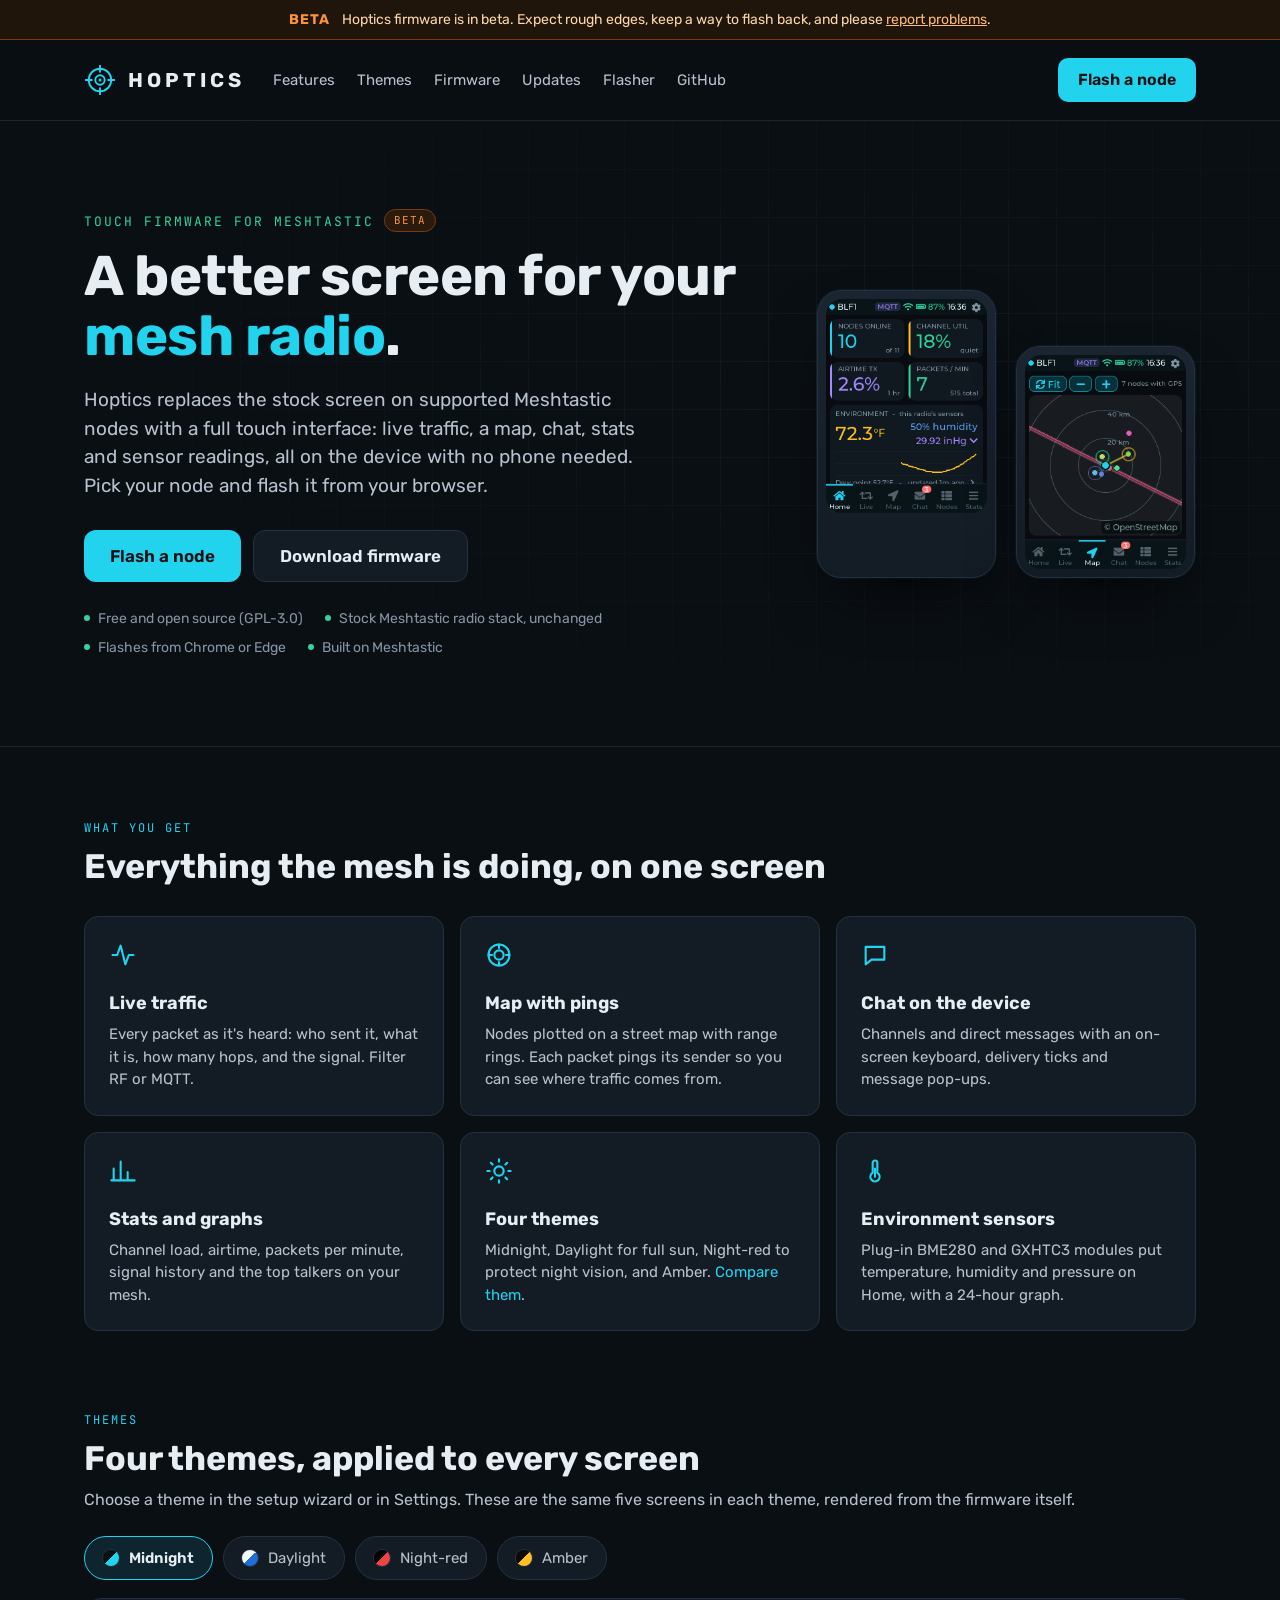
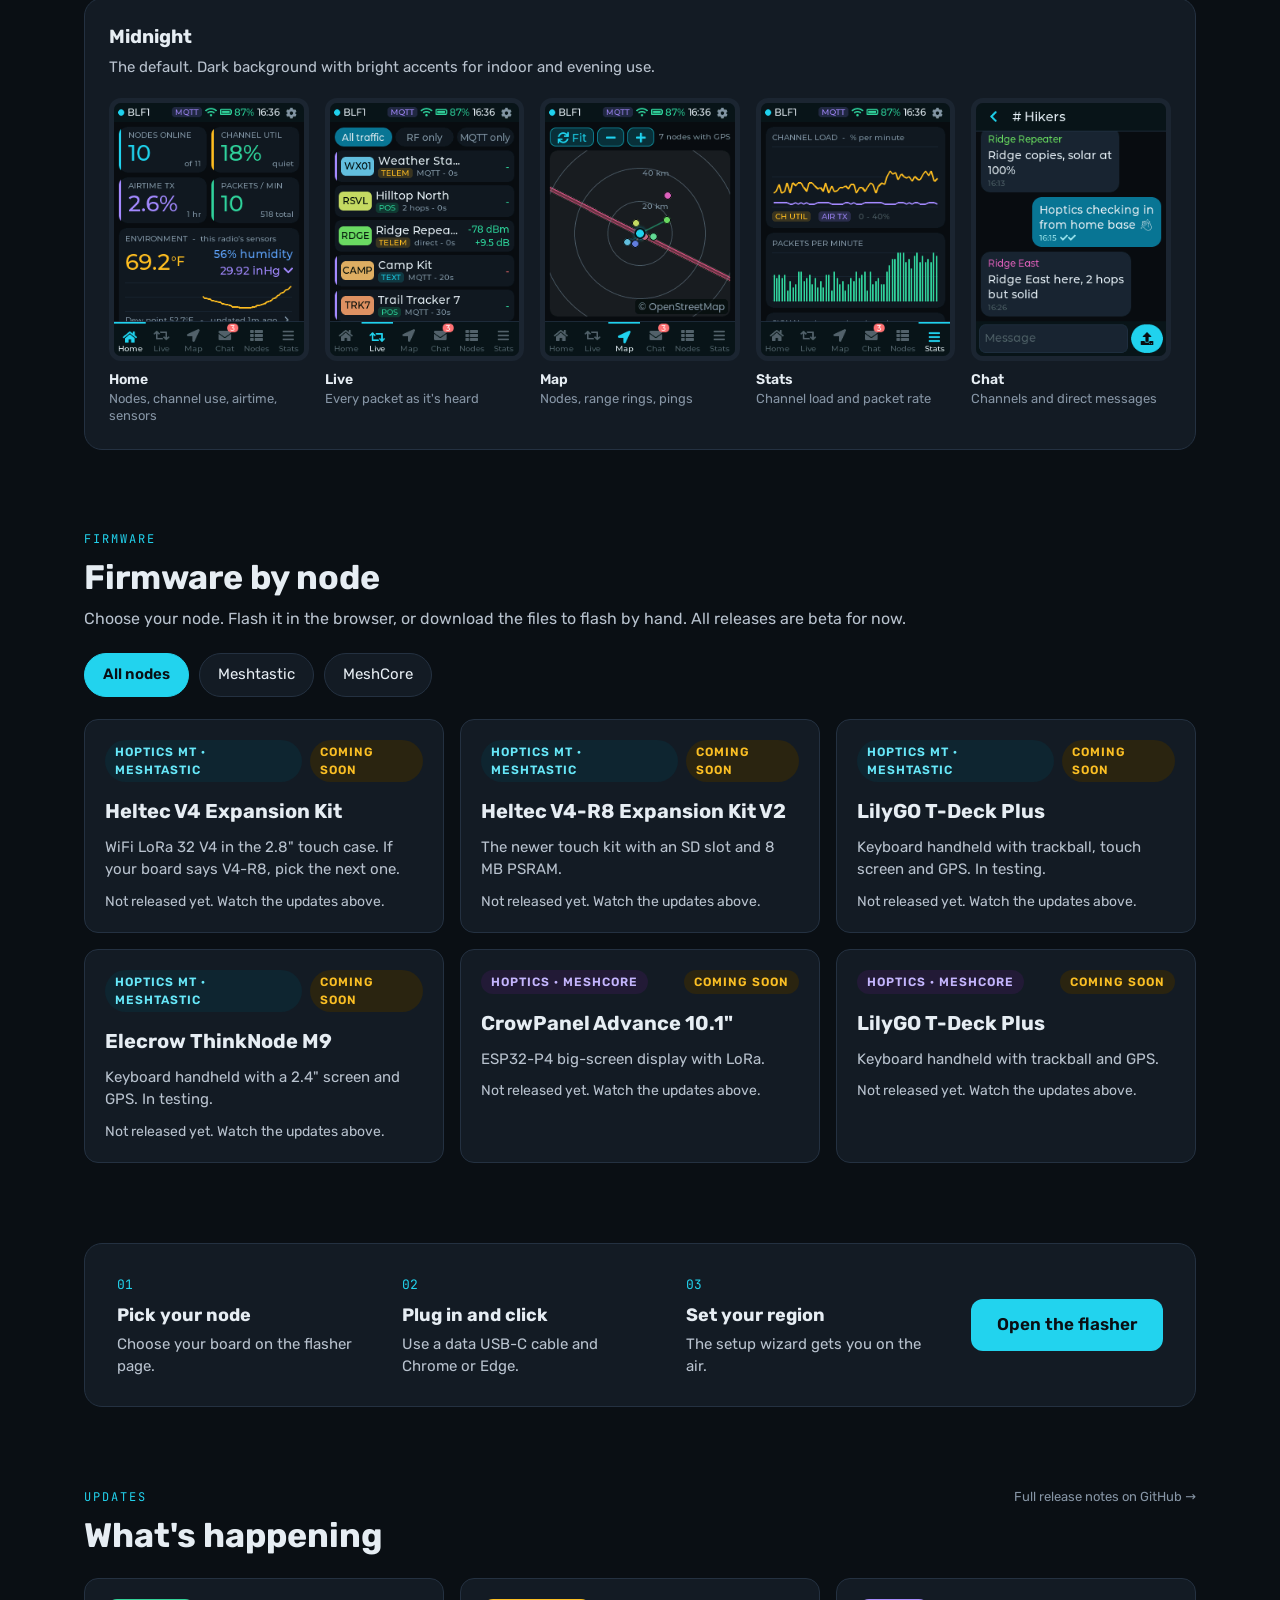
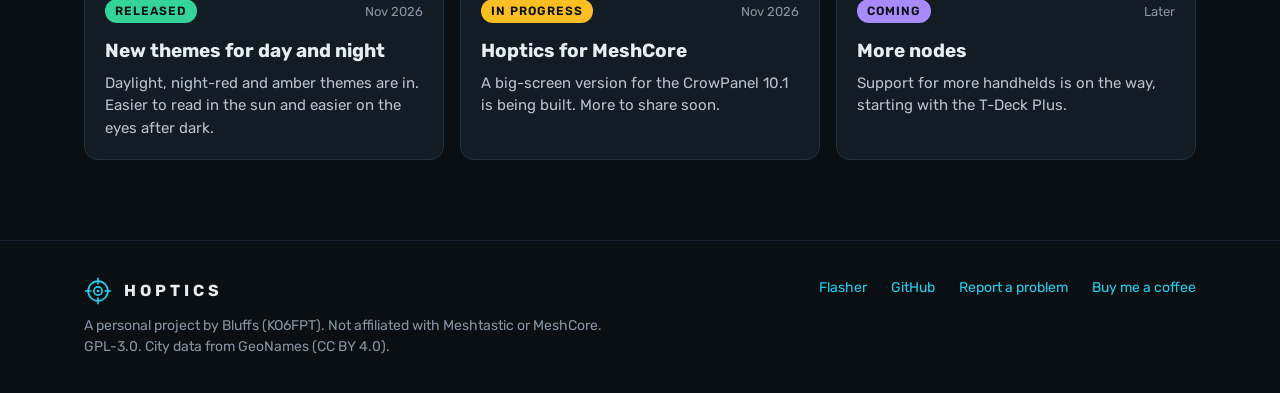
==== commit 6dbea767: "Merge remote-tracking branch 'origin/main' into wip/tdeck-m9 # Conflicts: #	harness/harness.cpp #	pa" ====
--- a/site/index.html
+++ b/site/index.html
@@ -171,7 +171,7 @@
 <div class="wrap foot">
 <div class="fbrand">
 <a class="brand" href="./"><img src="img/logo.svg" width="28" height="28" alt="">HOPTICS</a>
-<p>A personal project by Bluffs. Not affiliated with Meshtastic or MeshCore. GPL-3.0. City data from GeoNames (CC BY 4.0).</p>
+<p>A personal project by Bluffs (KO6FPT). Not affiliated with Meshtastic or MeshCore. GPL-3.0. City data from GeoNames (CC BY 4.0).</p>
 </div>
 <div class="fl">
 <a href="flash.html">Flasher</a>
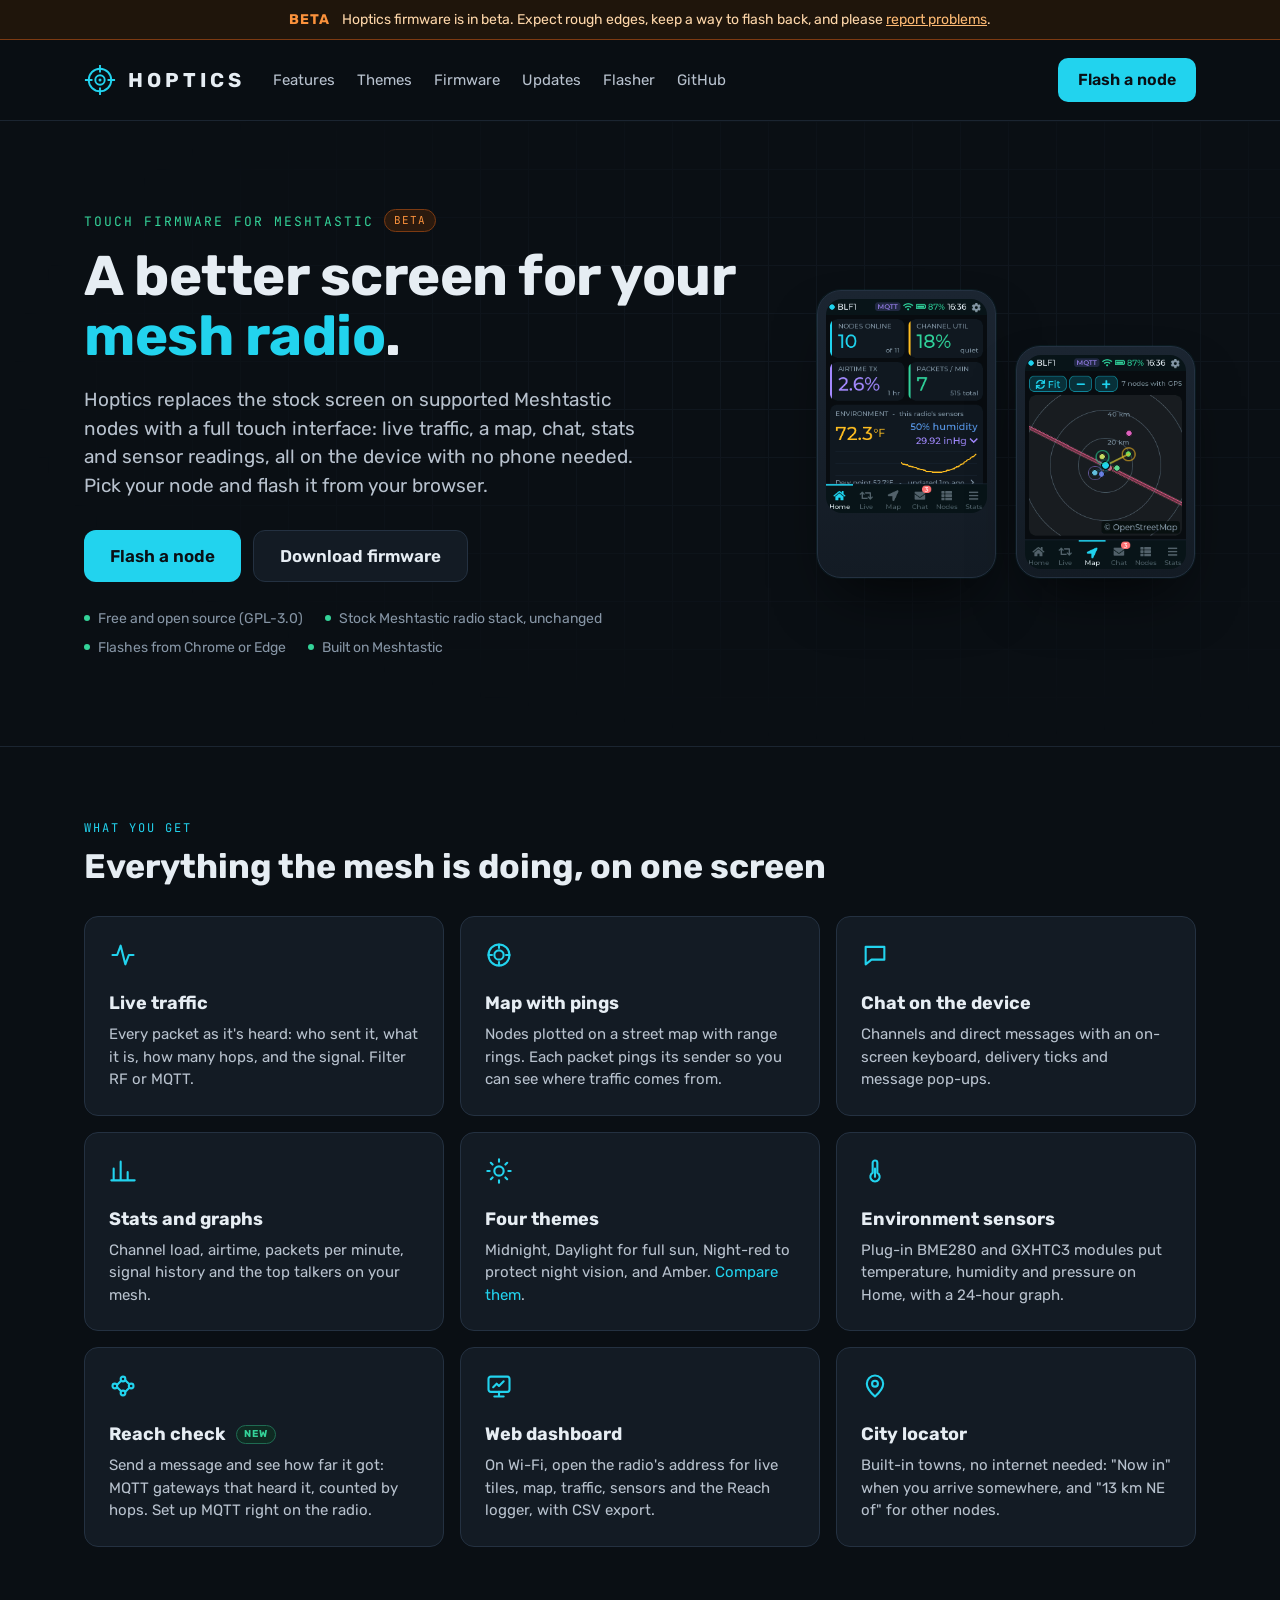
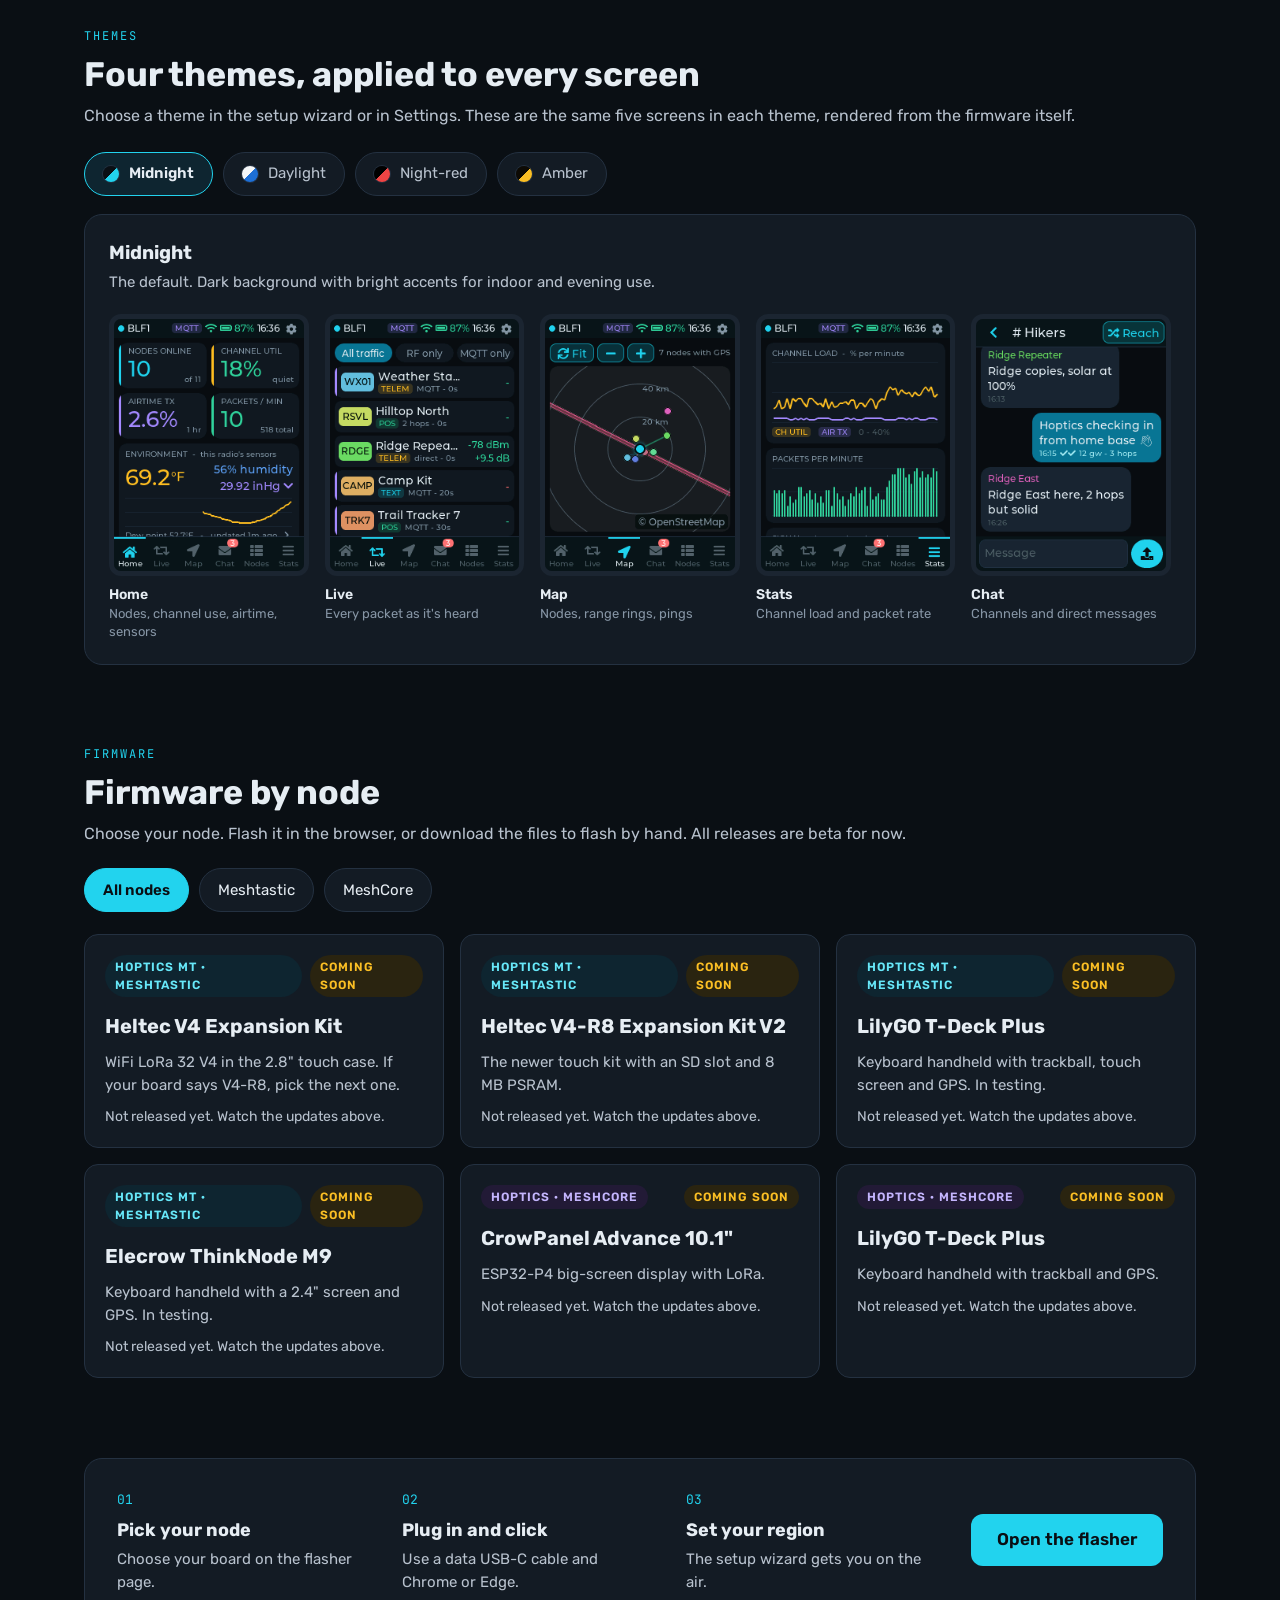
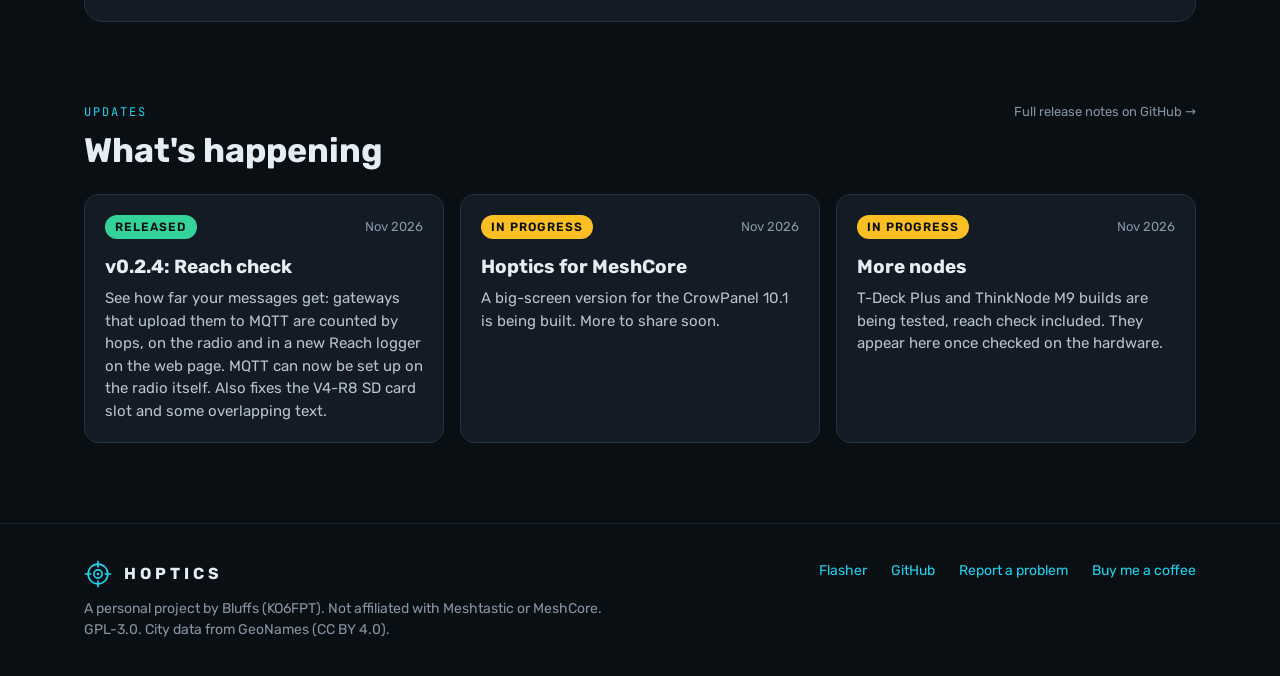
==== commit 6562117b: "v0.2.4: version, README status, website (reach check, release update) Co-Authored-By: Claude Opus 5." ====
--- a/site/index.html
+++ b/site/index.html
@@ -98,6 +98,21 @@
 <h3>Environment sensors</h3>
 <p>Plug-in BME280 and GXHTC3 modules put temperature, humidity and pressure on Home, with a 24-hour graph.</p>
 </article>
+<article class="feature">
+<svg viewBox="0 0 24 24" aria-hidden="true"><circle cx="5" cy="12" r="2"/><circle cx="12" cy="6" r="2"/><circle cx="12" cy="18" r="2"/><circle cx="19" cy="12" r="2"/><path d="M7 11l3-3M7 13l3 3M14 7l3 3M14 17l3-3"/></svg>
+<h3>Reach check <span class="newtag">NEW</span></h3>
+<p>Send a message and see how far it got: MQTT gateways that heard it, counted by hops. Set up MQTT right on the radio.</p>
+</article>
+<article class="feature">
+<svg viewBox="0 0 24 24" aria-hidden="true"><rect x="3" y="4" width="18" height="13" rx="2"/><path d="M8 21h8M12 17v4M7 13l3-3 2 2 4-4"/></svg>
+<h3>Web dashboard</h3>
+<p>On Wi-Fi, open the radio's address for live tiles, map, traffic, sensors and the Reach logger, with CSV export.</p>
+</article>
+<article class="feature">
+<svg viewBox="0 0 24 24" aria-hidden="true"><path d="M12 21s-7-6.3-7-11a7 7 0 1 1 14 0c0 4.7-7 11-7 11z"/><circle cx="12" cy="10" r="2.5"/></svg>
+<h3>City locator</h3>
+<p>Built-in towns, no internet needed: "Now in" when you arrive somewhere, and "13 km NE of" for other nodes.</p>
+</article>
 </div>
 </div>
 </section>
--- a/site/style.css
+++ b/site/style.css
@@ -164,3 +164,4 @@
 /* keep section headings clear of the sticky header */
 section[id]{scroll-margin-top:84px}
 @media (max-width:600px){section[id]{scroll-margin-top:150px}}
+.newtag{display:inline-block;margin-left:6px;padding:1px 7px;border-radius:999px;font-size:10px;letter-spacing:1px;vertical-align:3px;background:#0f2a22;color:var(--mint);border:1px solid #1f6b52}
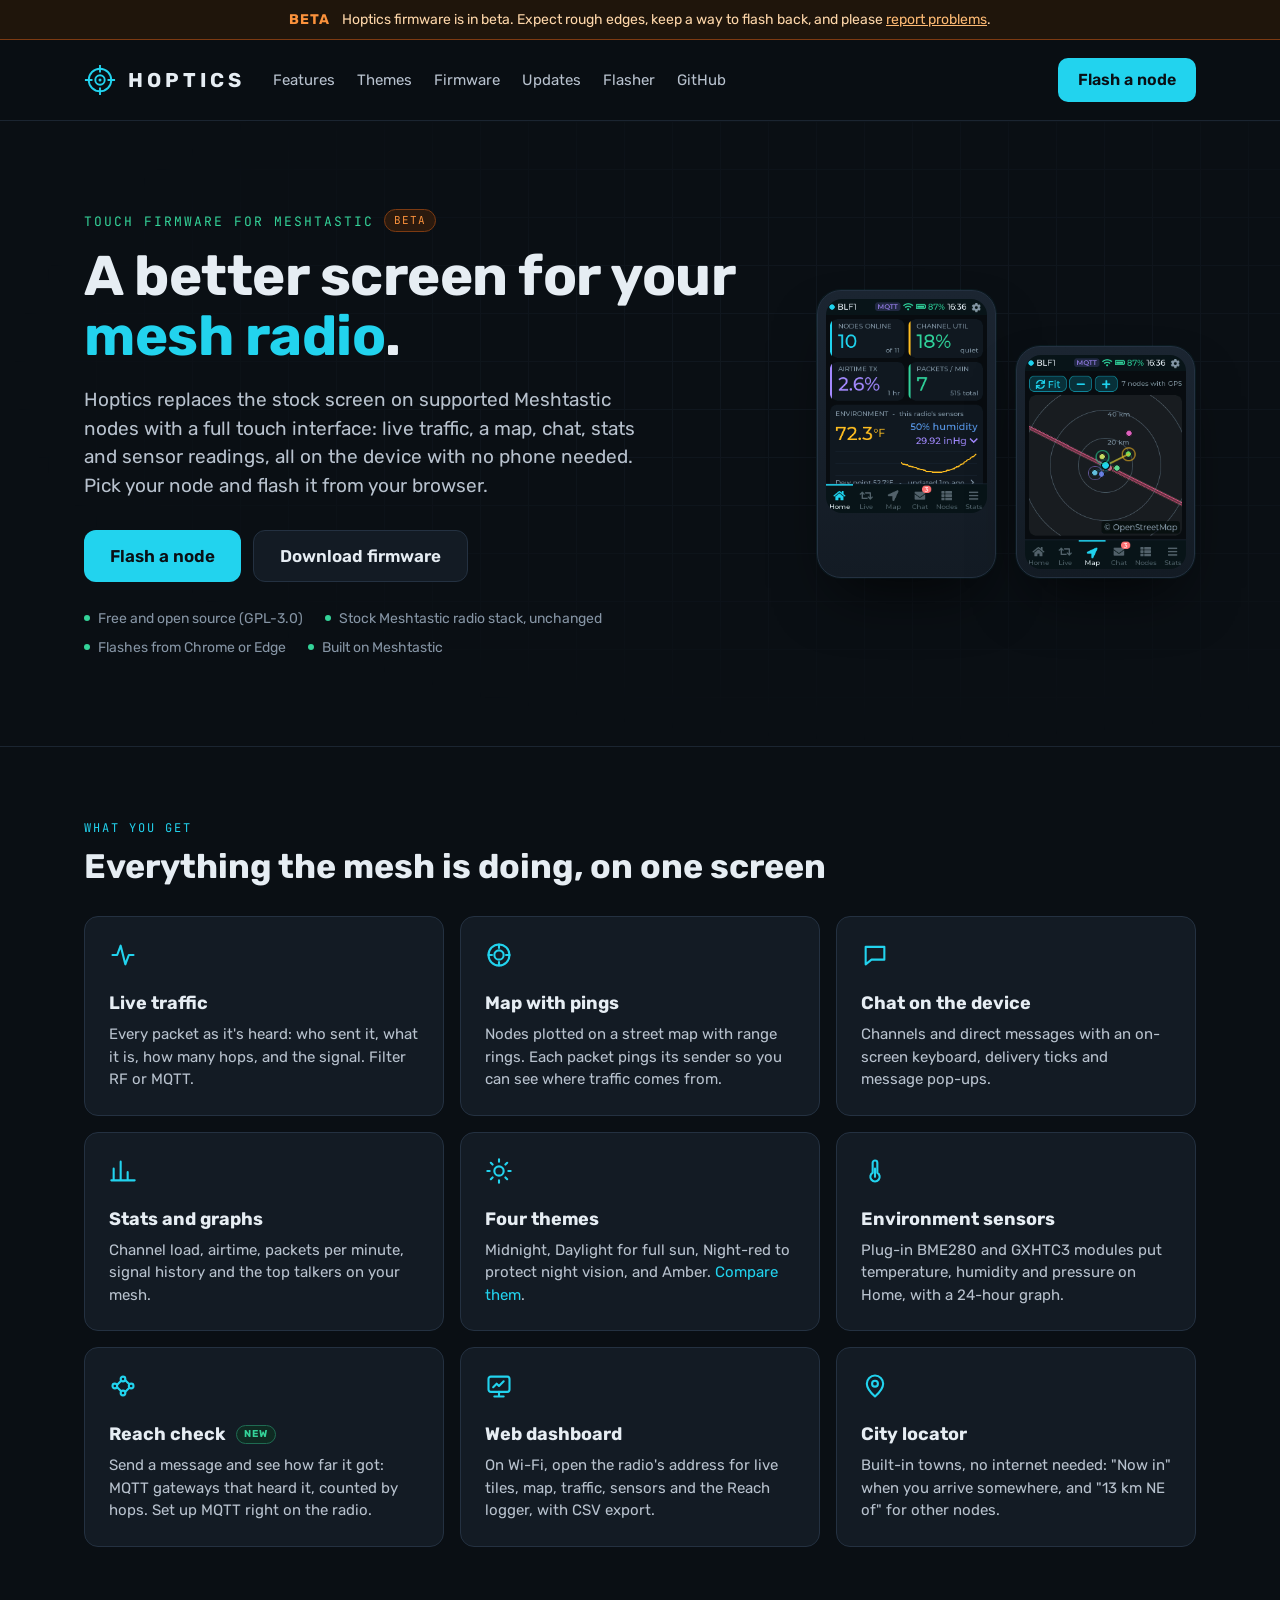
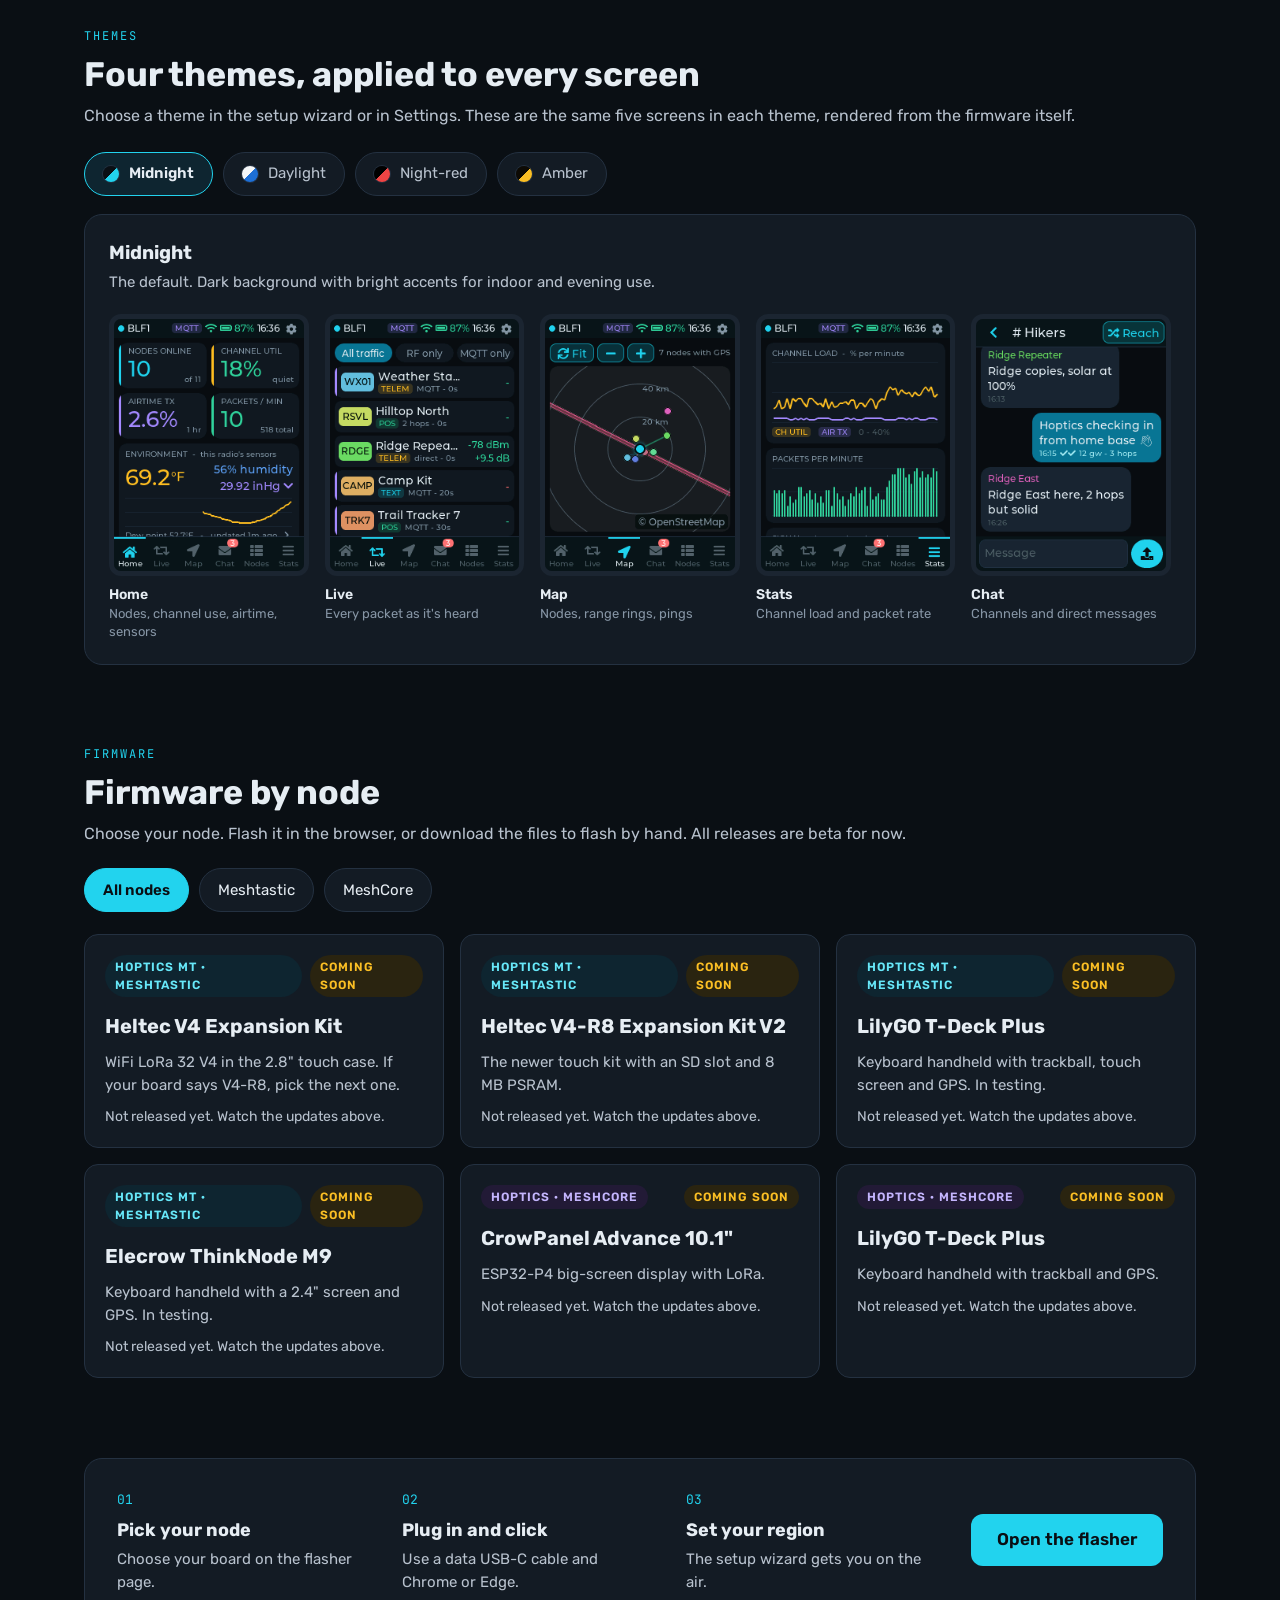
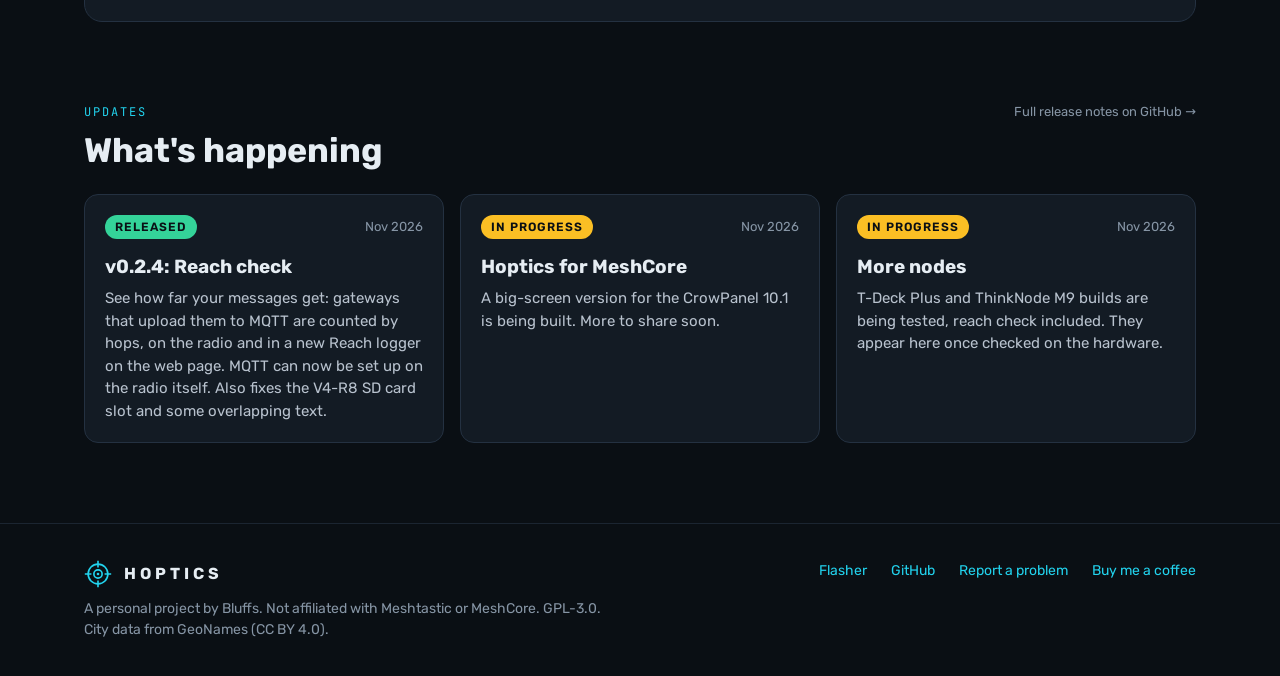
==== commit 0492b5d6: "v0.2.4: version, README status, website (reach check, release update) Co-Authored-By: Claude Opus 5." ====
--- a/site/index.html
+++ b/site/index.html
@@ -186,7 +186,7 @@
 <div class="wrap foot">
 <div class="fbrand">
 <a class="brand" href="./"><img src="img/logo.svg" width="28" height="28" alt="">HOPTICS</a>
-<p>A personal project by Bluffs (KO6FPT). Not affiliated with Meshtastic or MeshCore. GPL-3.0. City data from GeoNames (CC BY 4.0).</p>
+<p>A personal project by Bluffs. Not affiliated with Meshtastic or MeshCore. GPL-3.0. City data from GeoNames (CC BY 4.0).</p>
 </div>
 <div class="fl">
 <a href="flash.html">Flasher</a>
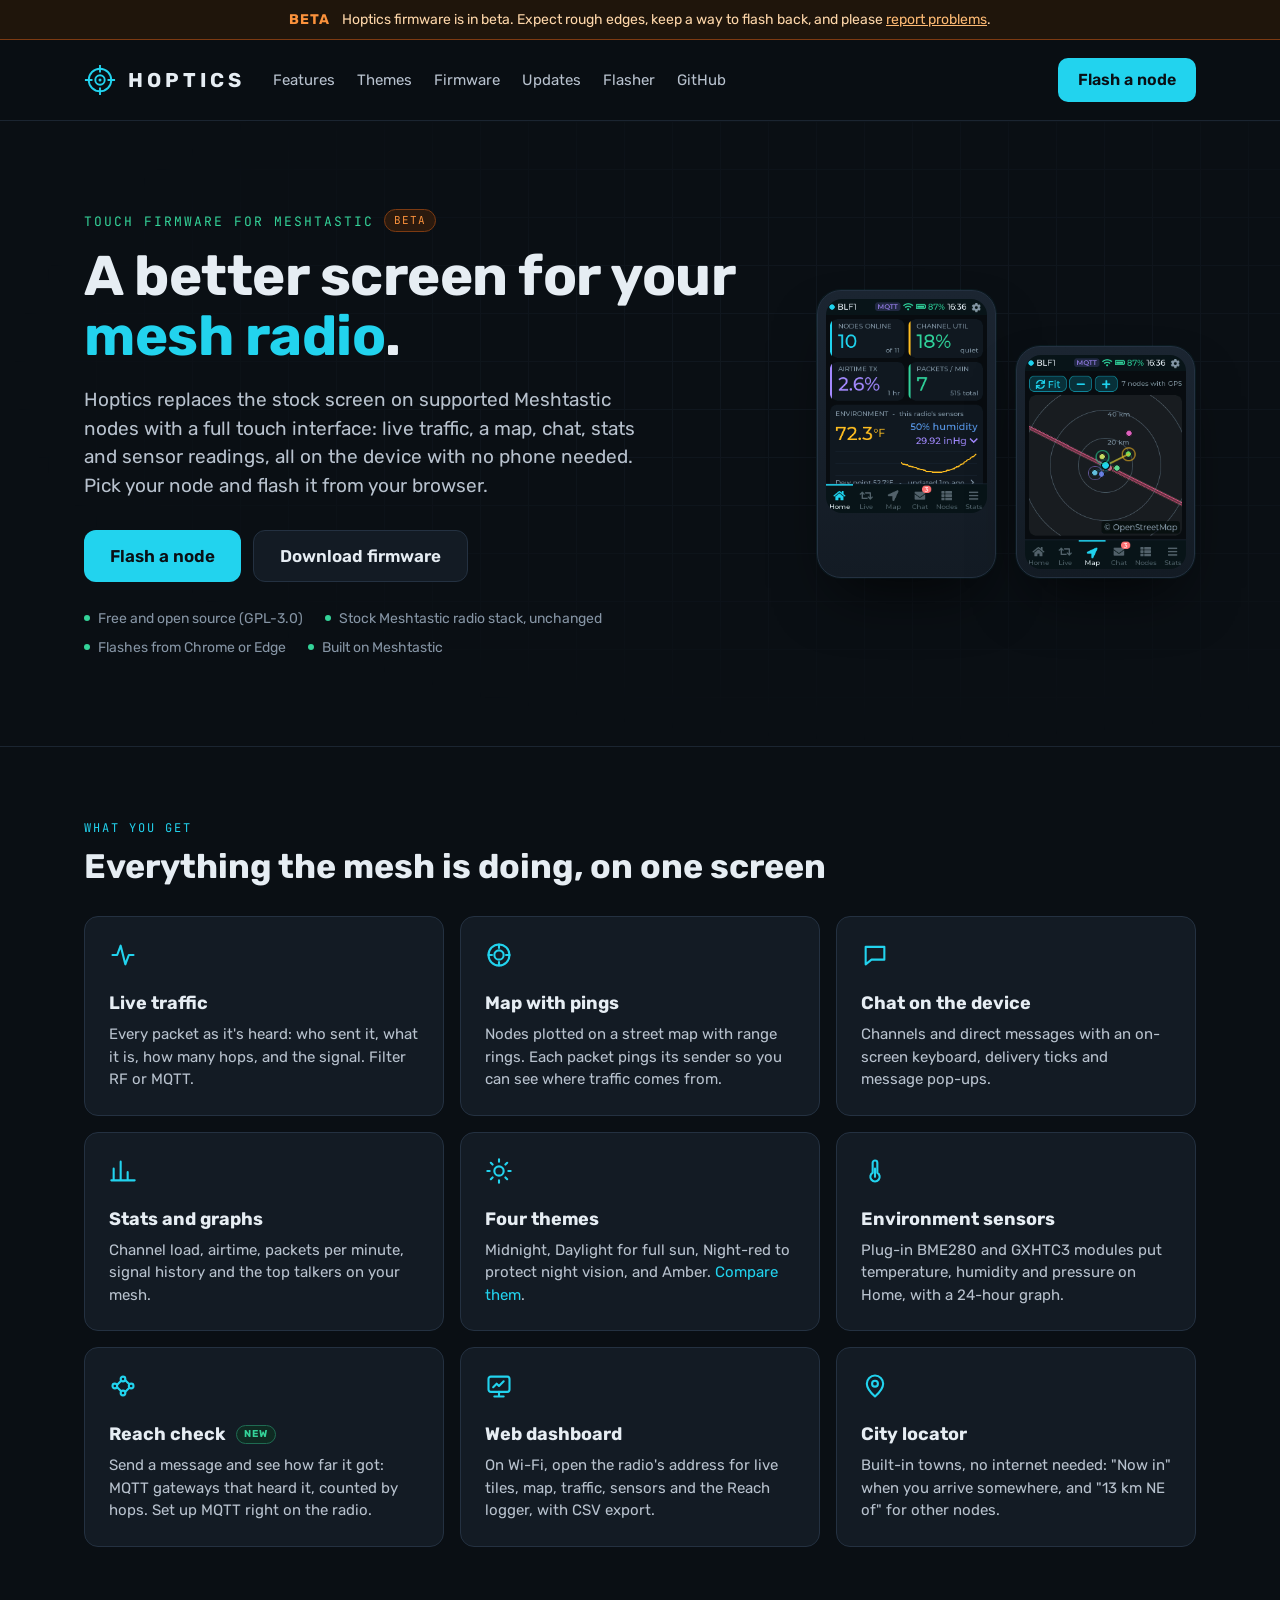
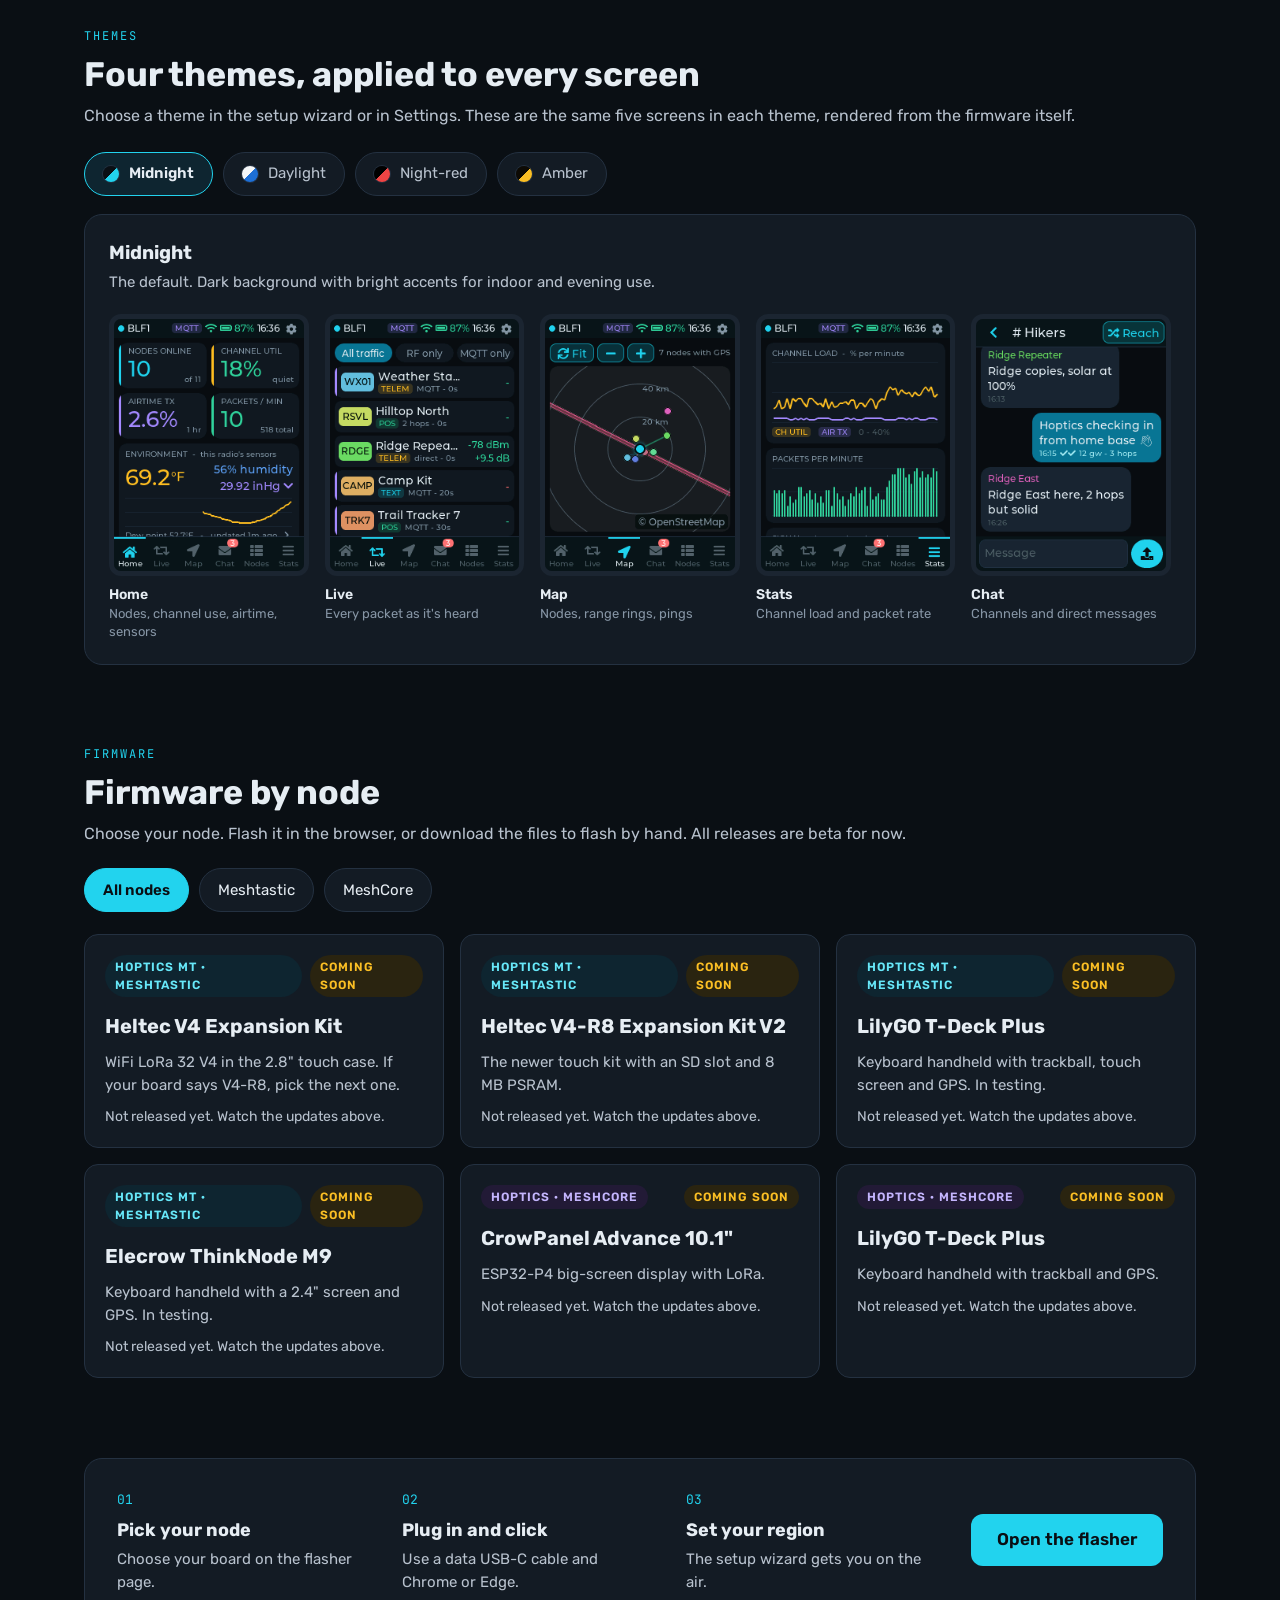
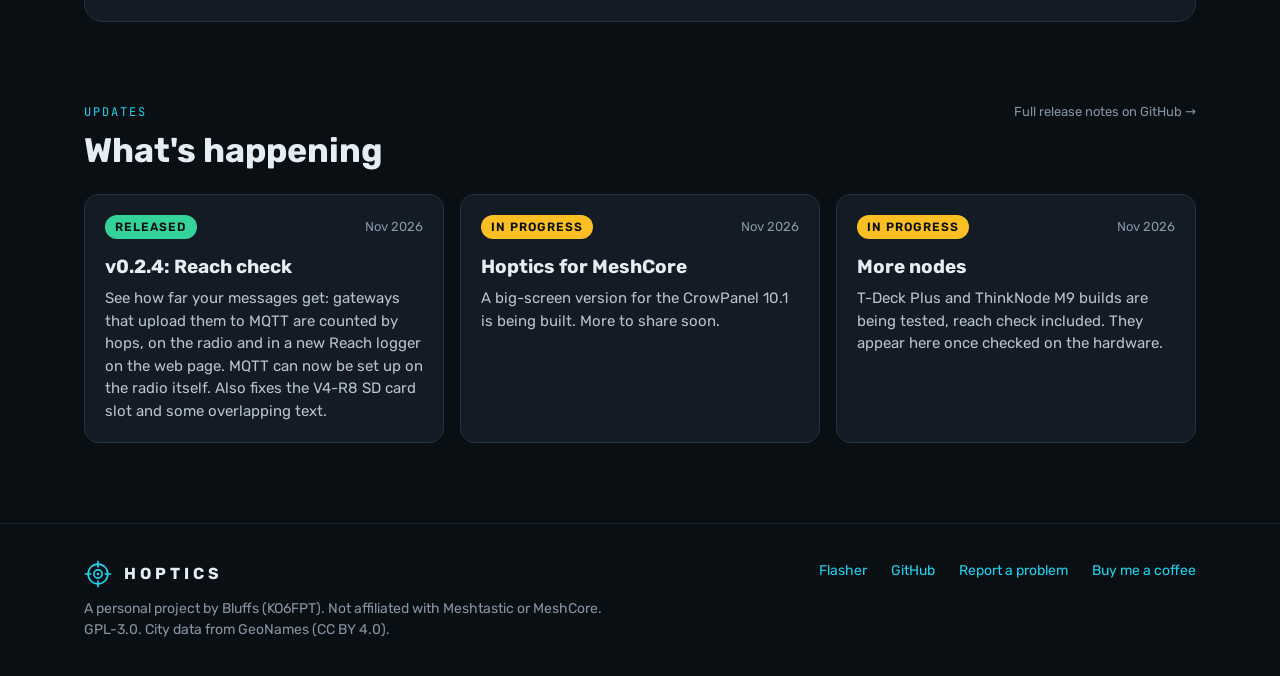
==== commit d7e5f155: "Merge main (v0.2.4) into wip/tdeck-m9; version 0.3.0 Co-Authored-By: Claude Opus 5.5 <noreply@anthro" ====
--- a/site/index.html
+++ b/site/index.html
@@ -186,7 +186,7 @@
 <div class="wrap foot">
 <div class="fbrand">
 <a class="brand" href="./"><img src="img/logo.svg" width="28" height="28" alt="">HOPTICS</a>
-<p>A personal project by Bluffs. Not affiliated with Meshtastic or MeshCore. GPL-3.0. City data from GeoNames (CC BY 4.0).</p>
+<p>A personal project by Bluffs (KO6FPT). Not affiliated with Meshtastic or MeshCore. GPL-3.0. City data from GeoNames (CC BY 4.0).</p>
 </div>
 <div class="fl">
 <a href="flash.html">Flasher</a>
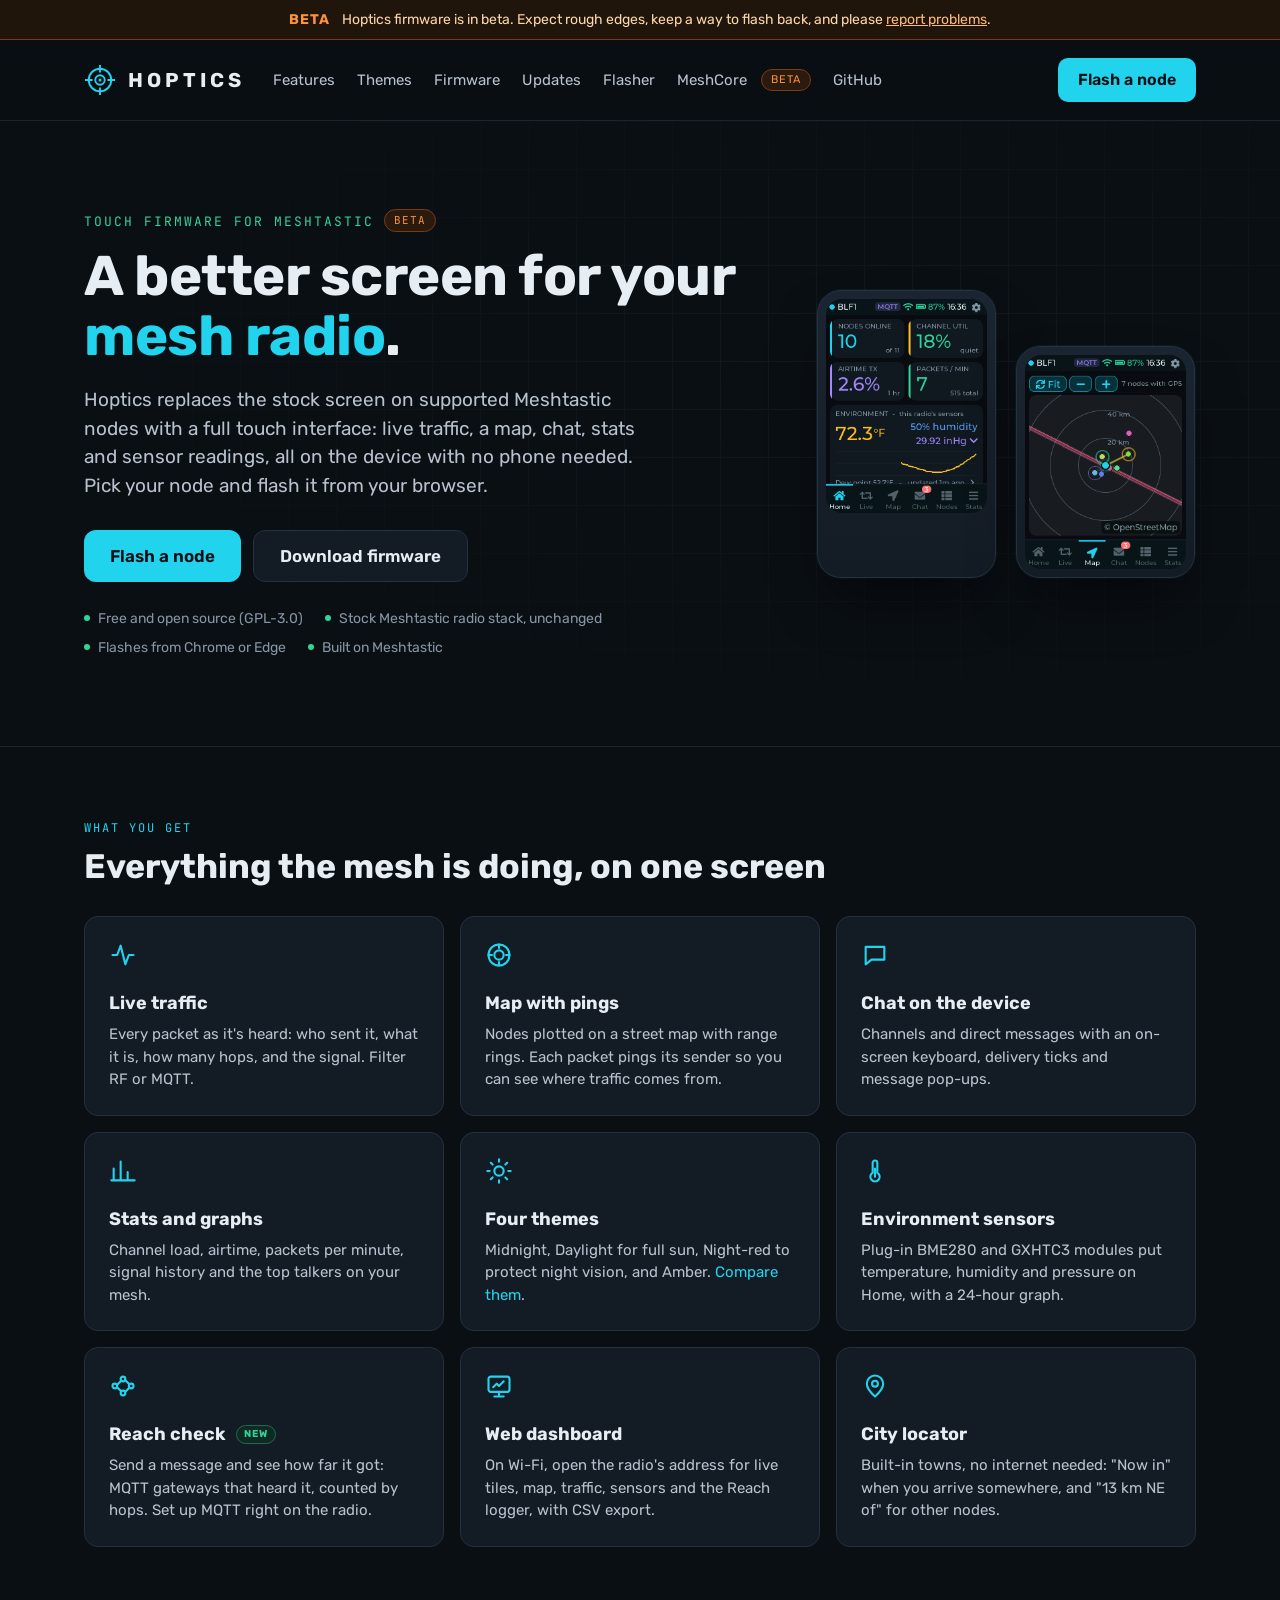
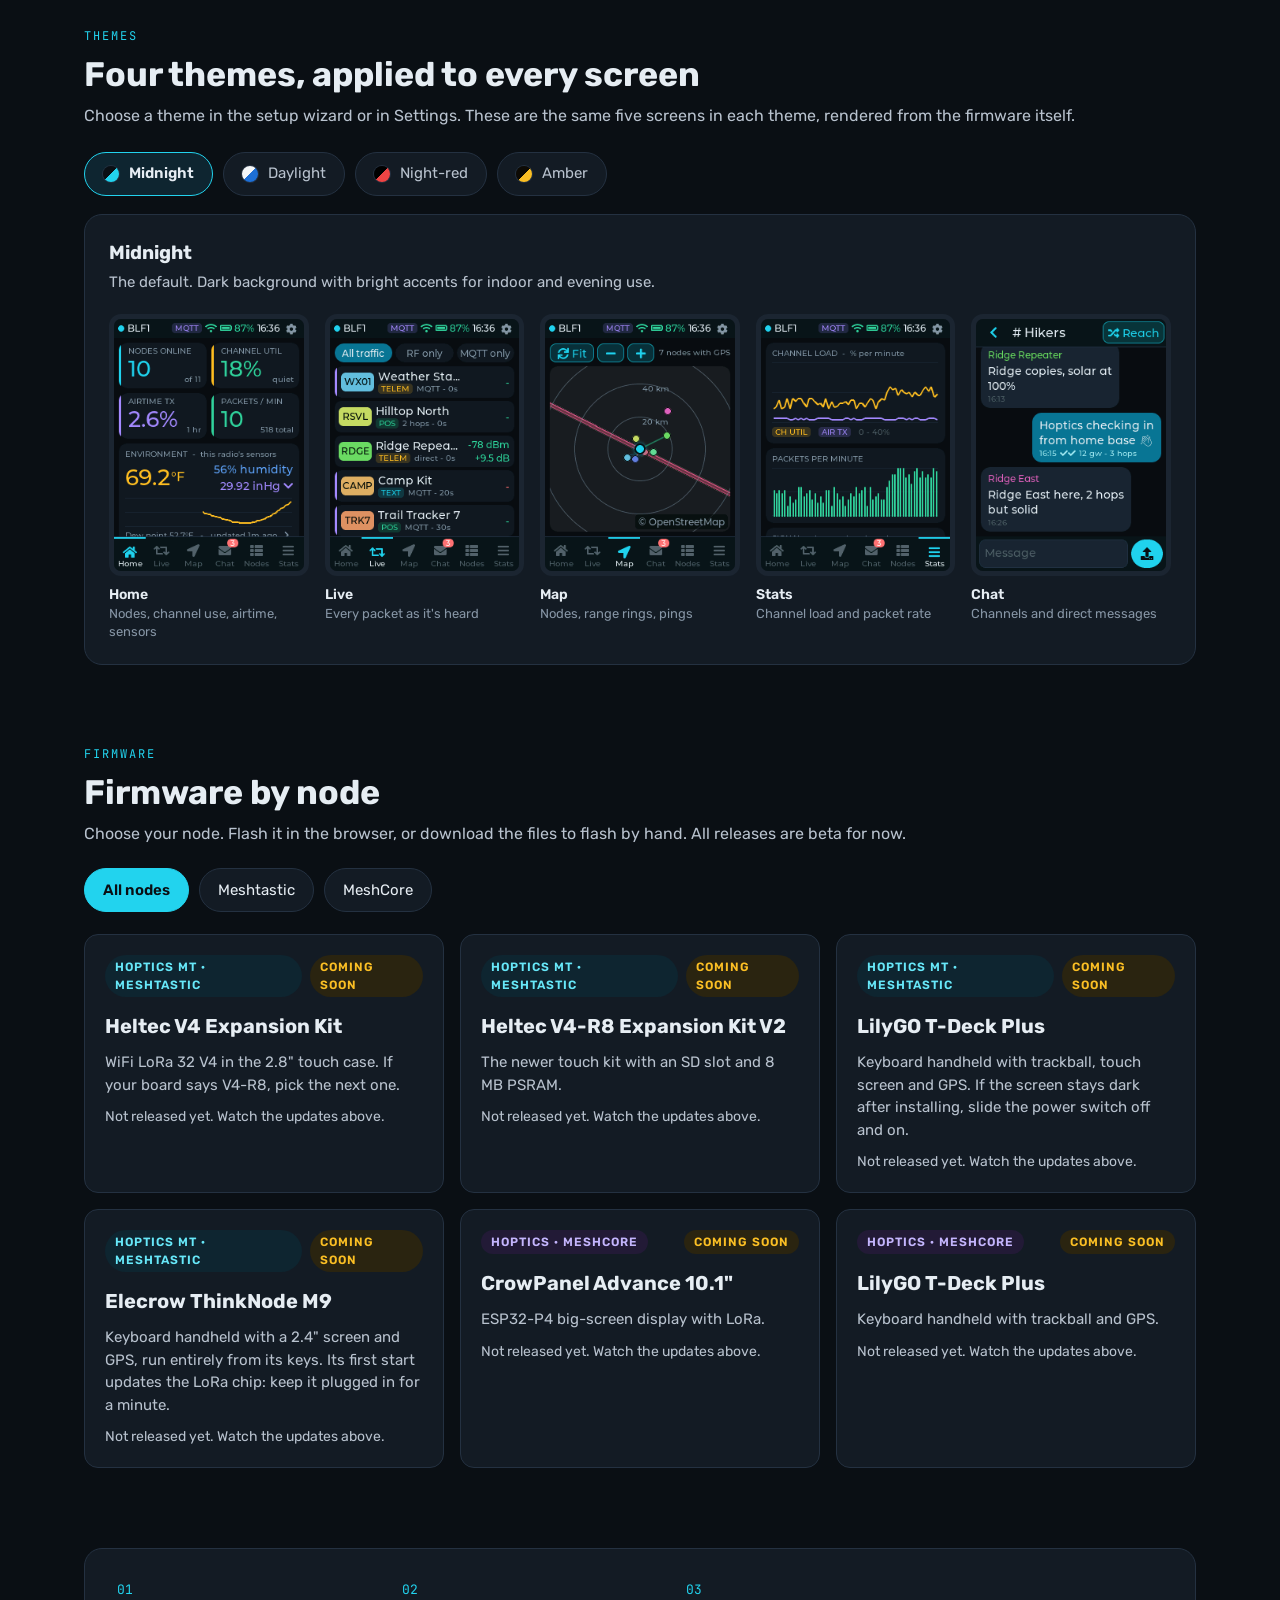
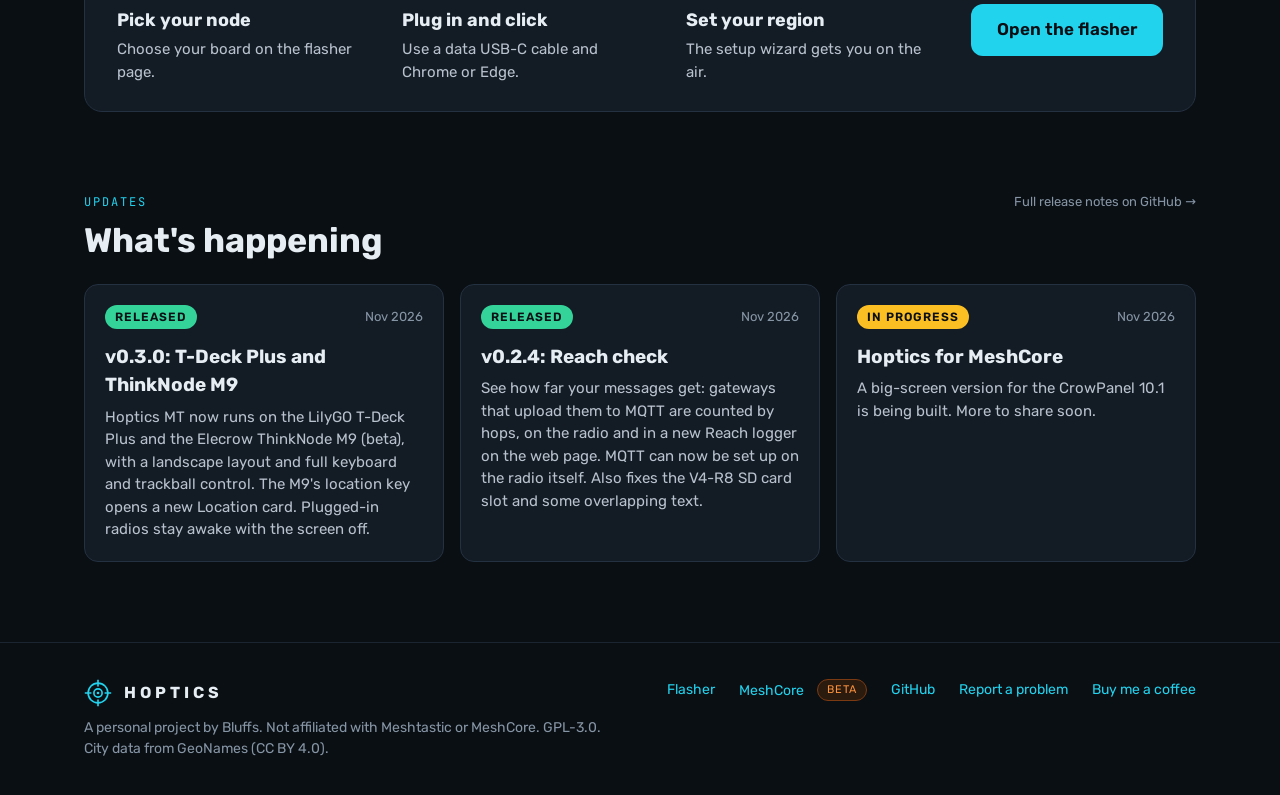
==== commit 99b1b903: "Website: Hoptics-MC public beta 0.2.0 for all four boards, linked from the menu Co-Authored-By: Clau" ====
--- a/site/index.html
+++ b/site/index.html
@@ -31,6 +31,7 @@
 <a href="#firmware">Firmware</a>
 <a href="#updates">Updates</a>
 <a href="flash.html">Flasher</a>
+<a href="mc-test/">MeshCore <span class="betatag">BETA</span></a>
 <a href="https://github.com/Languskhan/hoptics-mt">GitHub</a>
 </div>
 <a class="btn" href="flash.html">Flash a node</a>
@@ -186,10 +187,11 @@
 <div class="wrap foot">
 <div class="fbrand">
 <a class="brand" href="./"><img src="img/logo.svg" width="28" height="28" alt="">HOPTICS</a>
-<p>A personal project by Bluffs (KO6FPT). Not affiliated with Meshtastic or MeshCore. GPL-3.0. City data from GeoNames (CC BY 4.0).</p>
+<p>A personal project by Bluffs. Not affiliated with Meshtastic or MeshCore. GPL-3.0. City data from GeoNames (CC BY 4.0).</p>
 </div>
 <div class="fl">
 <a href="flash.html">Flasher</a>
+<a href="mc-test/">MeshCore <span class="betatag">BETA</span></a>
 <a href="https://github.com/Languskhan/hoptics-mt">GitHub</a>
 <a href="https://github.com/Languskhan/hoptics-mt/issues/new?template=bug.yml">Report a problem</a>
 <a href="https://buymeacoffee.com/Bluffs">Buy me a coffee</a>
